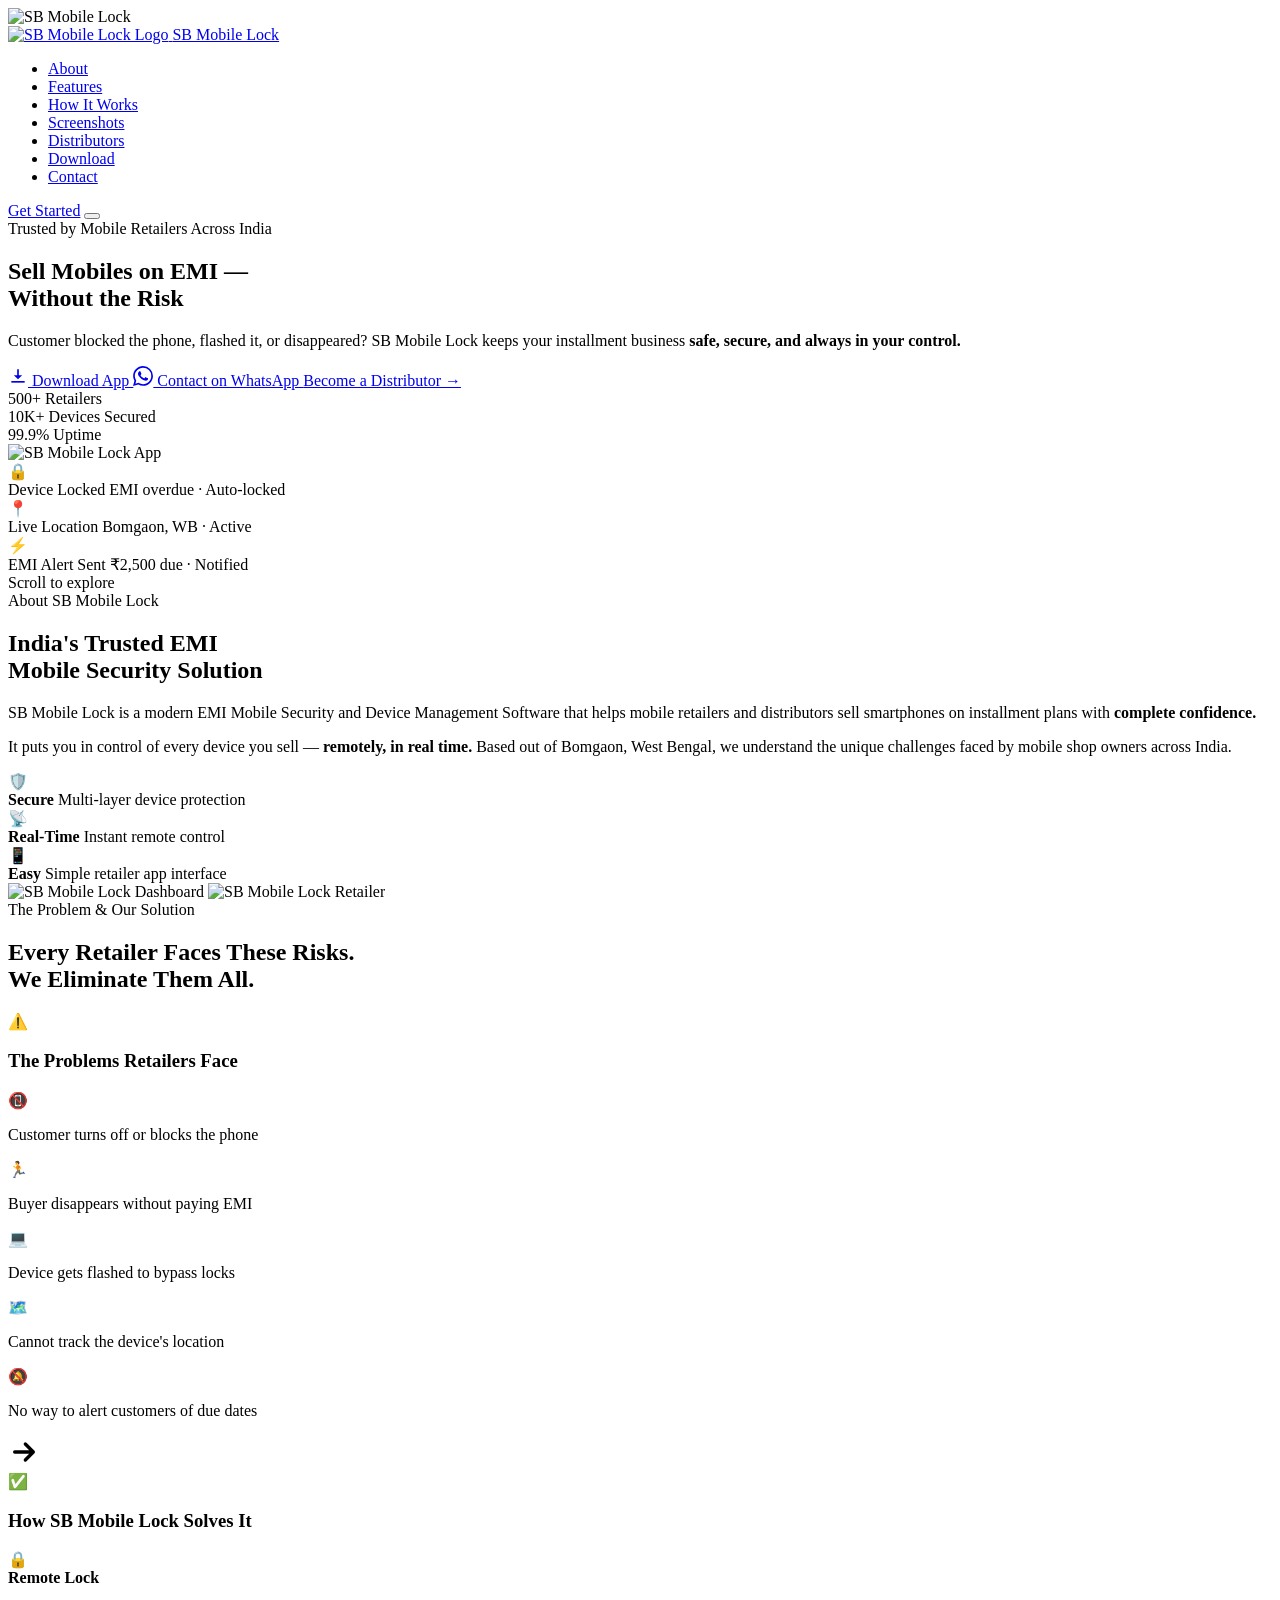
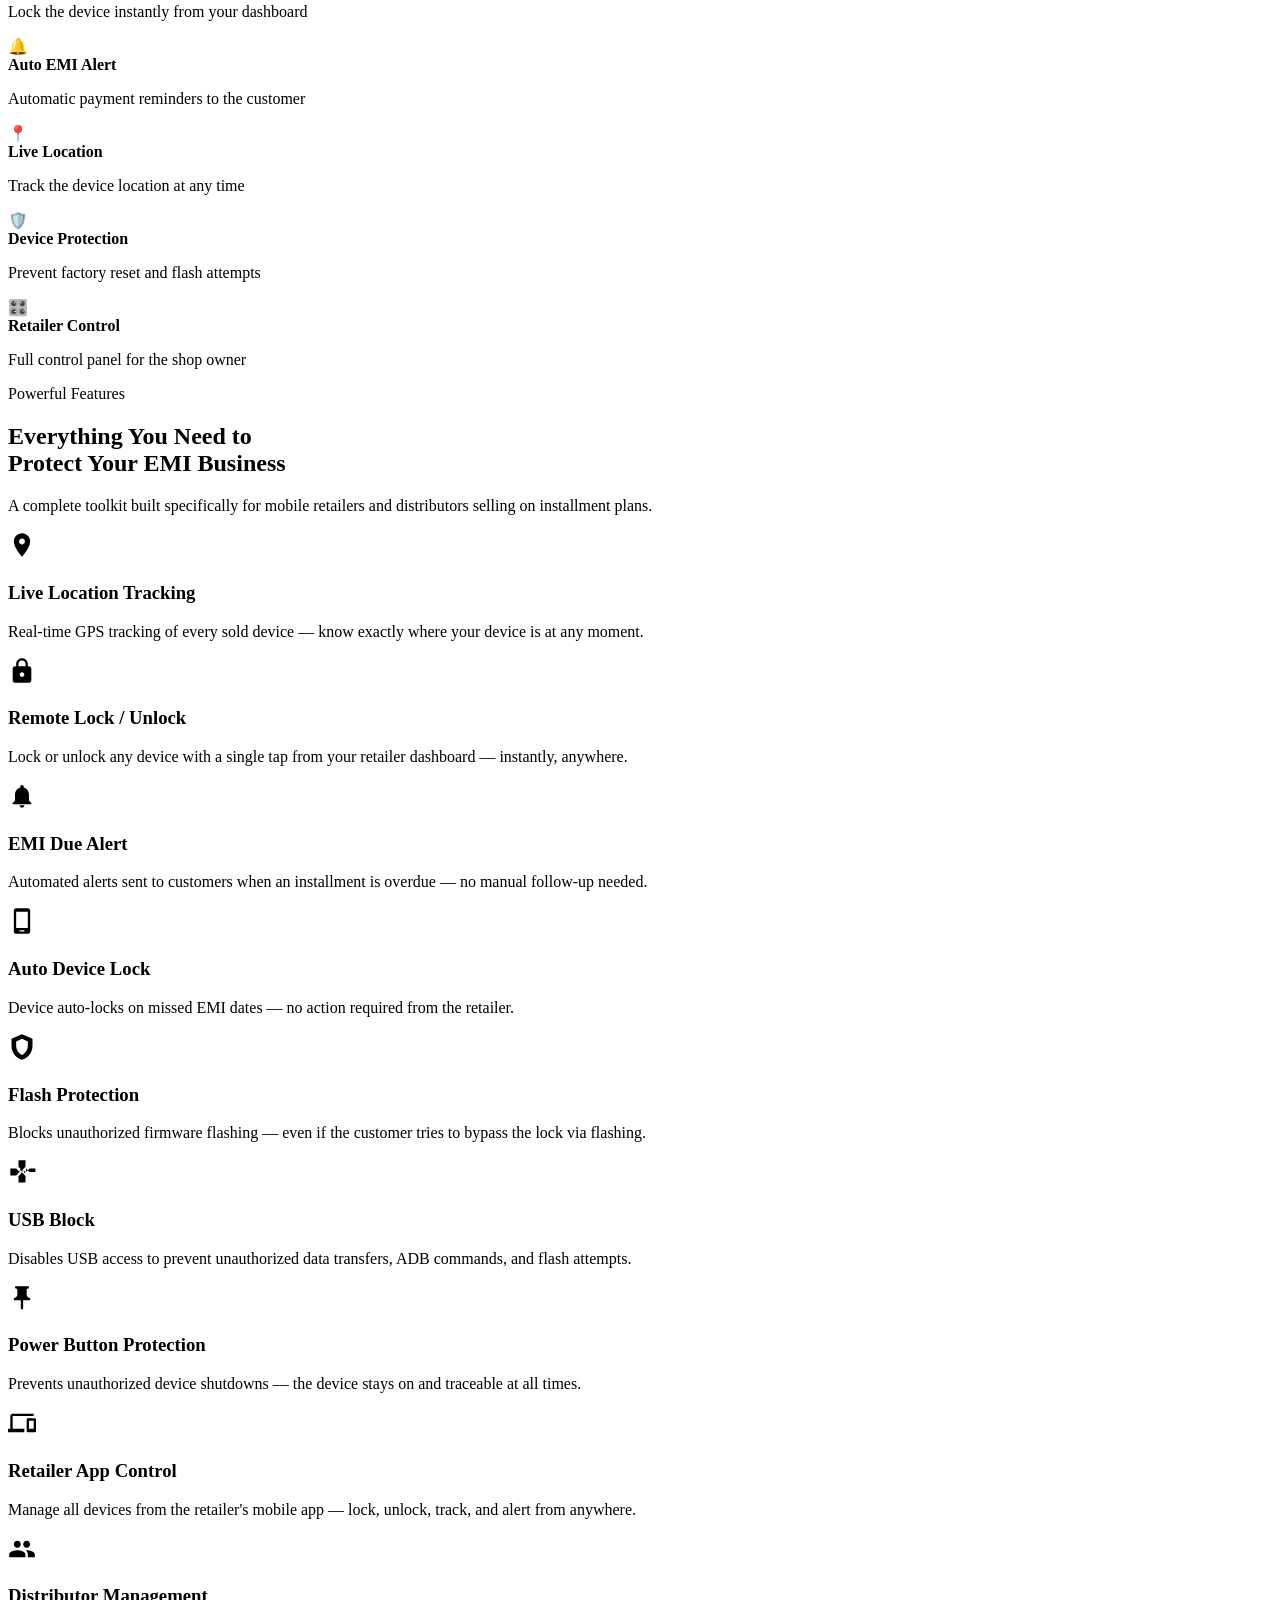
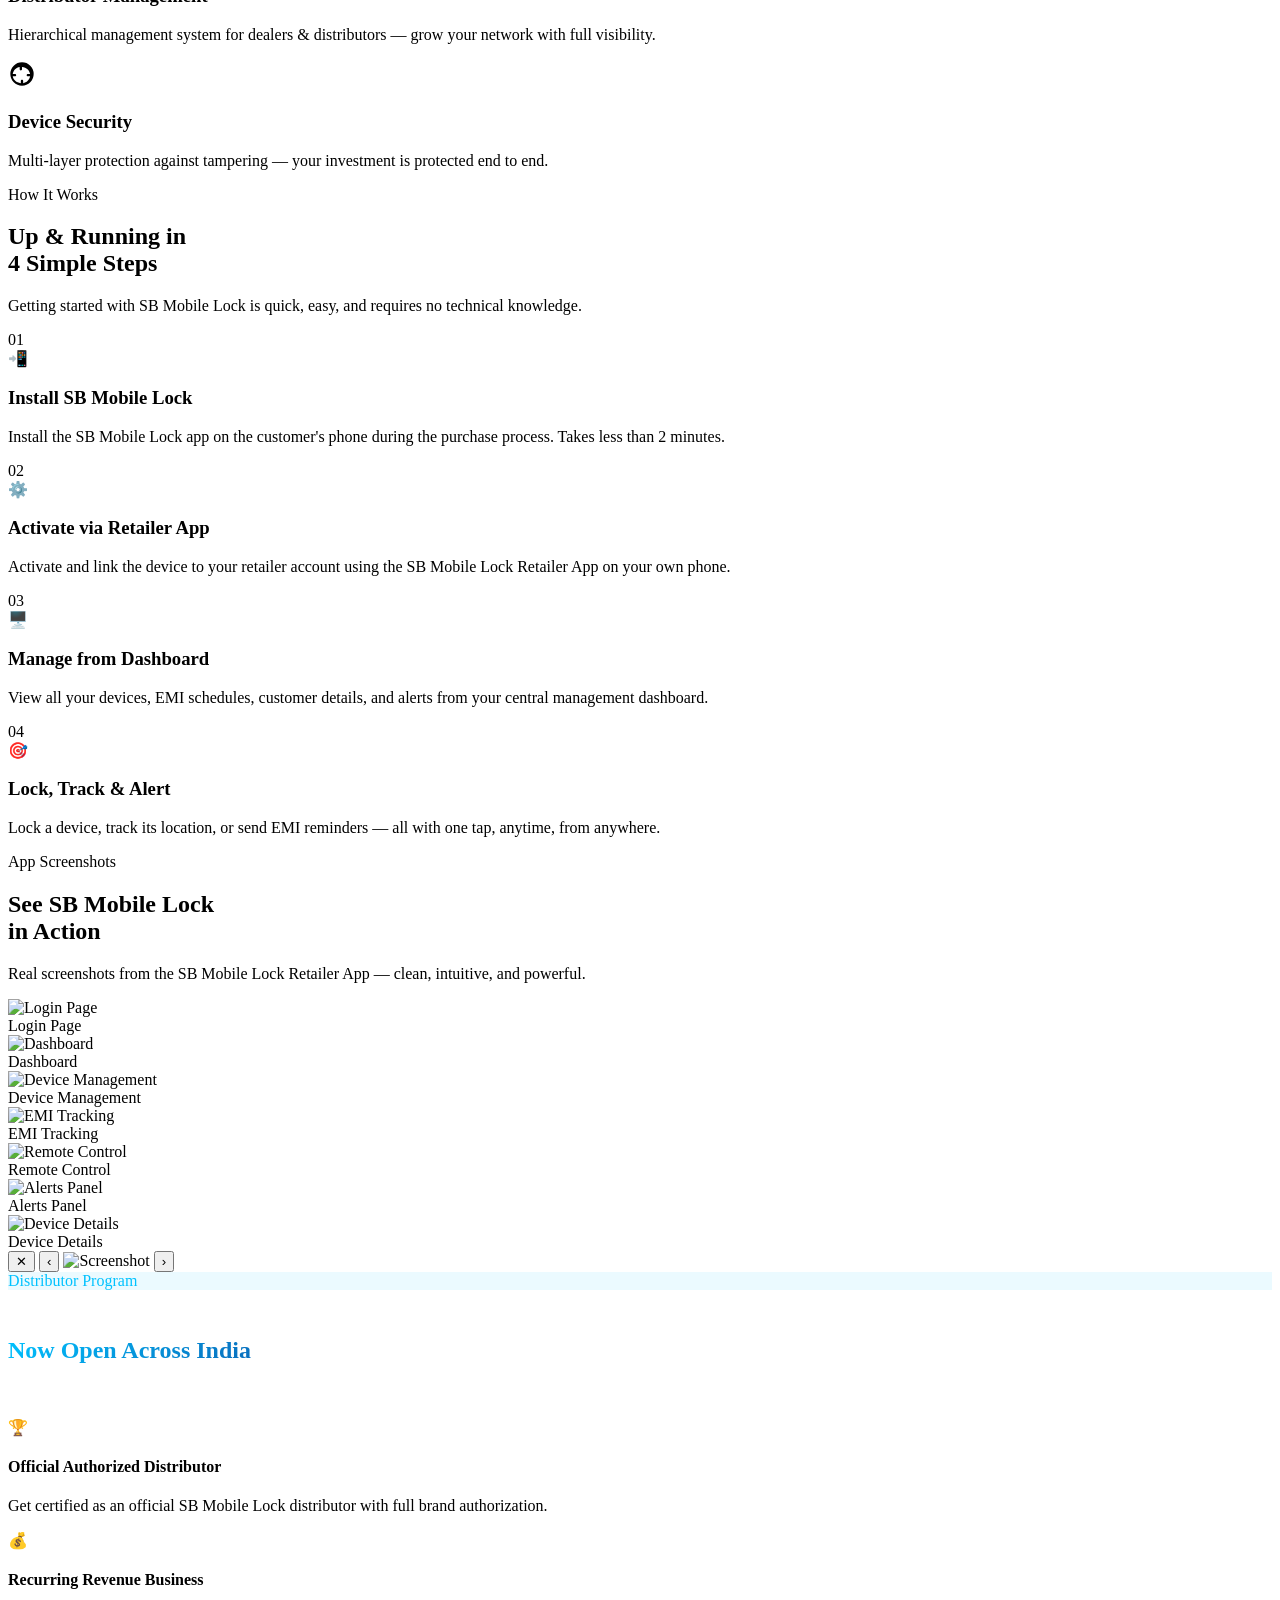
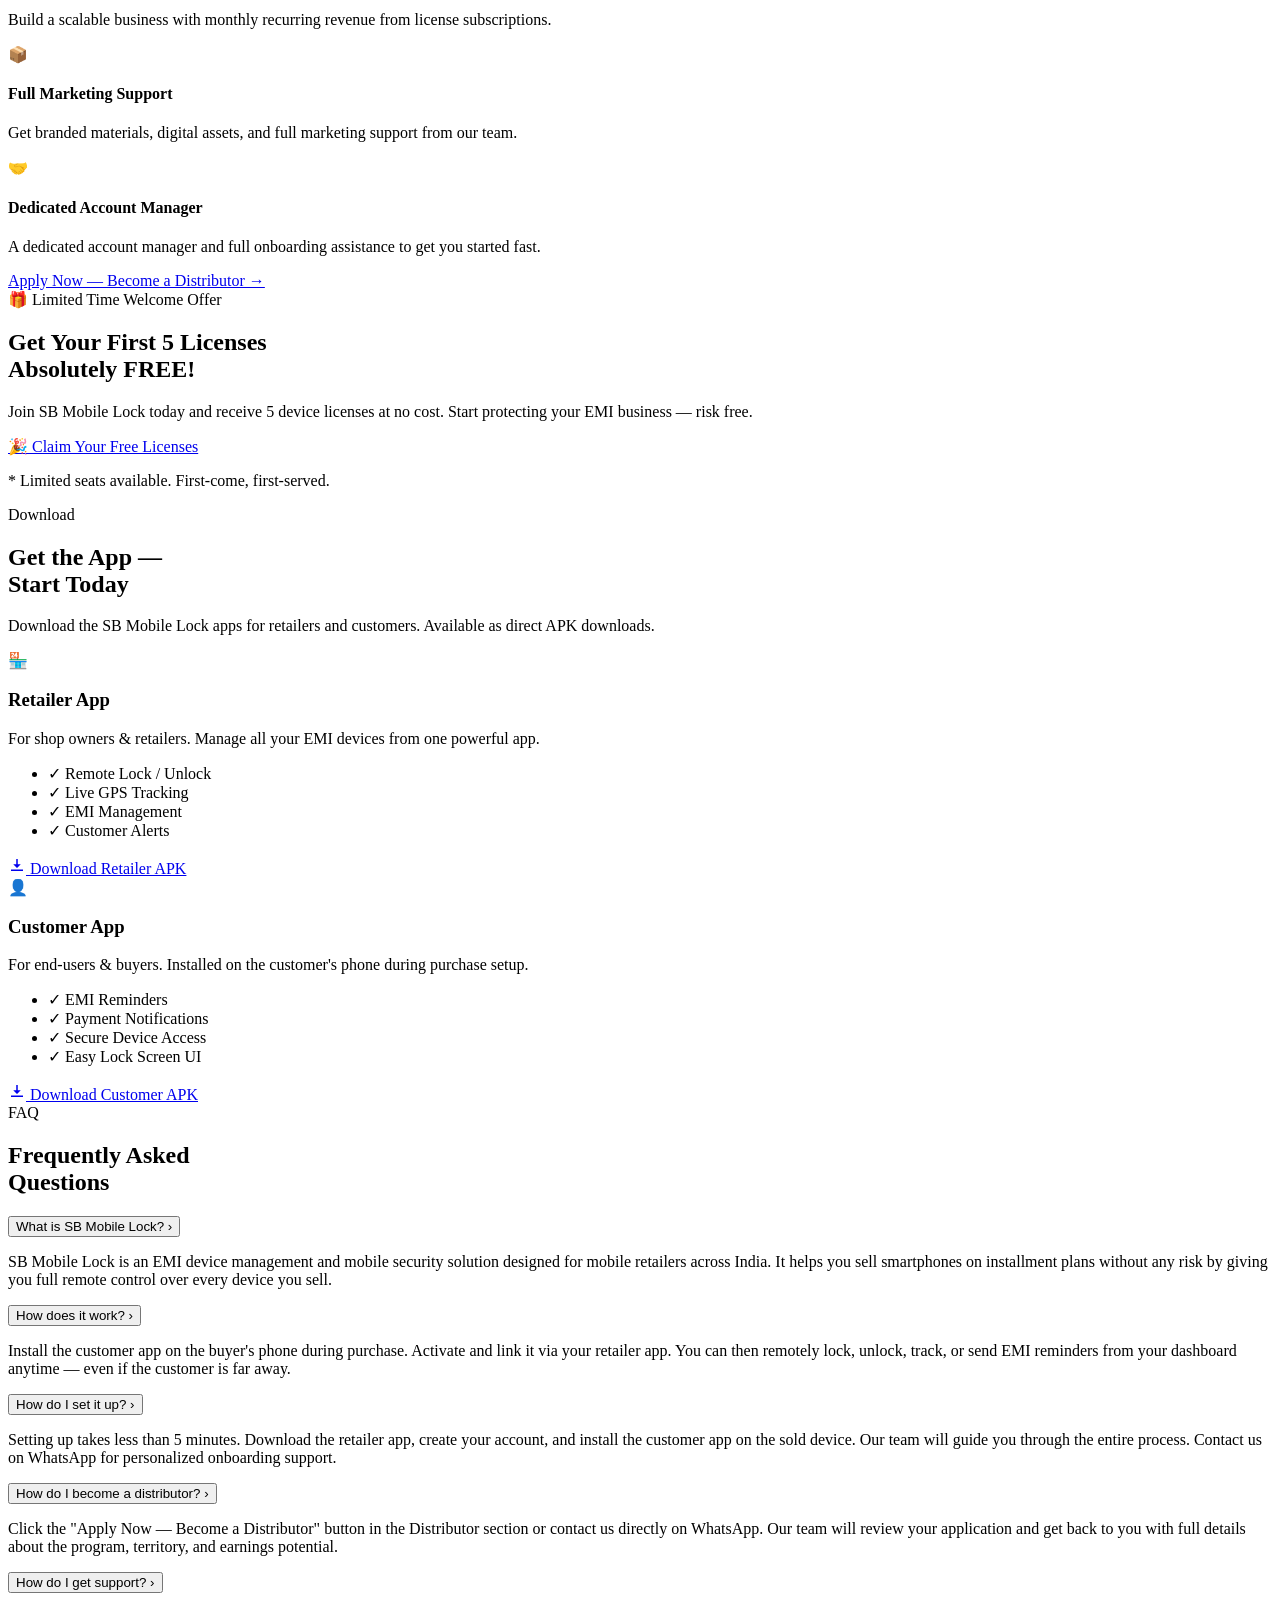
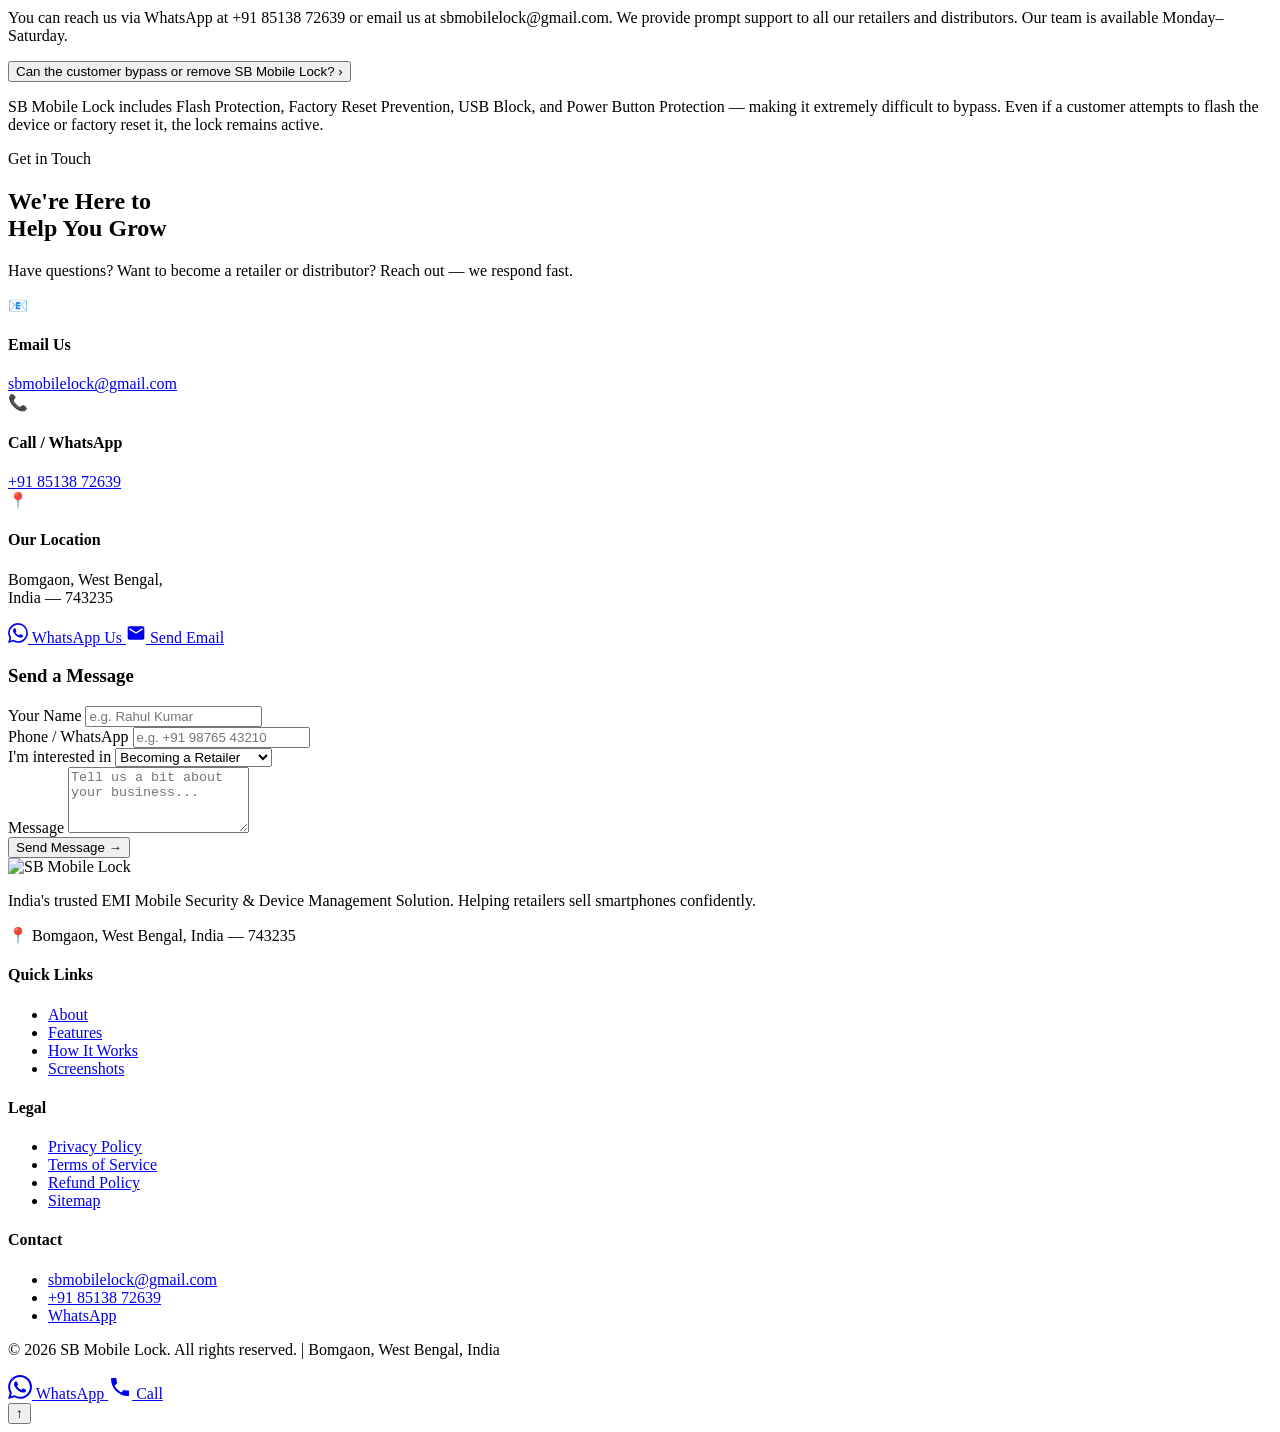
==== F:/sbmobile lock/website/index.html @ e5e7ad15 "?? Add F:/sbmobile lock/website/index.html" ====
﻿<!DOCTYPE html>
<html lang="en">
<head>
  <meta charset="UTF-8" />
  <meta name="viewport" content="width=device-width, initial-scale=1.0" />
  <title>SB Mobile Lock — EMI Device Security & Management Solution</title>
  <meta name="description" content="SB Mobile Lock helps mobile retailers sell smartphones on EMI with complete confidence. Remote lock, GPS tracking, flash protection & more. Based in Bomgaon, West Bengal, India." />
  <meta name="keywords" content="SB Mobile Lock, EMI mobile security, device management, retailer app, mobile lock software, India" />
  <meta property="og:title" content="SB Mobile Lock — EMI Device Security Solution" />
  <meta property="og:description" content="Sell mobiles on EMI without the risk. Lock, track & manage every device remotely." />
  <meta property="og:type" content="website" />
  <meta property="og:url" content="https://sbmobilelock.in/" />
  <meta property="og:image" content="https://sbmobilelock.in/assets/og-image.jpg" />
  <meta name="twitter:card" content="summary_large_image" />
  <meta name="twitter:title" content="SB Mobile Lock — EMI Device Security Solution" />
  <meta name="twitter:description" content="Sell mobiles on EMI without the risk. Lock, track & manage every device remotely." />
  <link rel="canonical" href="https://sbmobilelock.in/" />

  <!-- JSON-LD Structured Data -->
  <script type="application/ld+json">
  {
    "@context": "https://schema.org",
    "@type": "SoftwareApplication",
    "name": "SB Mobile Lock",
    "applicationCategory": "BusinessApplication",
    "operatingSystem": "Android",
    "description": "EMI Mobile Security & Device Management Solution for mobile retailers and distributors in India.",
    "url": "https://sbmobilelock.in",
    "offers": {
      "@type": "Offer",
      "price": "0",
      "priceCurrency": "INR"
    },
    "publisher": {
      "@type": "Organization",
      "name": "SB Mobile Lock",
      "email": "sbmobilelock@gmail.com",
      "telephone": "+918513872639",
      "address": {
        "@type": "PostalAddress",
        "streetAddress": "Bomgaon",
        "addressLocality": "Bomgaon",
        "addressRegion": "West Bengal",
        "postalCode": "743235",
        "addressCountry": "IN"
      }
    }
  }
  </script>

  <!-- Google Fonts -->
  <link rel="preconnect" href="https://fonts.googleapis.com" />
  <link rel="preconnect" href="https://fonts.gstatic.com" crossorigin />
  <link href="https://fonts.googleapis.com/css2?family=Inter:wght@300;400;500;600;700;800;900&family=Outfit:wght@300;400;500;600;700;800;900&display=swap" rel="stylesheet" />

  <!-- Stylesheet -->
  <link rel="stylesheet" href="css/style.css" />
</head>
<body>

  <!-- ========== PRELOADER ========== -->
  <div id="preloader">
    <div class="preloader-inner">
      <div class="preloader-logo">
        <img src="../logo.png" alt="SB Mobile Lock" />
      </div>
      <div class="preloader-bar"><div class="preloader-fill"></div></div>
    </div>
  </div>

  <!-- ========== NAVBAR ========== -->
  <nav id="navbar" class="navbar">
    <div class="container nav-container">
      <a href="#hero" class="nav-logo">
        <img src="../logo.png" alt="SB Mobile Lock Logo" class="nav-logo-img" />
        <span class="nav-logo-text">SB Mobile Lock</span>
      </a>
      <ul class="nav-links" id="nav-links">
        <li><a href="#about" class="nav-link">About</a></li>
        <li><a href="#features" class="nav-link">Features</a></li>
        <li><a href="#how-it-works" class="nav-link">How It Works</a></li>
        <li><a href="#screenshots" class="nav-link">Screenshots</a></li>
        <li><a href="#distributor" class="nav-link">Distributors</a></li>
        <li><a href="#download" class="nav-link">Download</a></li>
        <li><a href="#contact" class="nav-link">Contact</a></li>
      </ul>
      <a href="#contact" class="btn btn-primary nav-cta" id="nav-cta">Get Started</a>
      <button class="hamburger" id="hamburger" aria-label="Open menu">
        <span></span><span></span><span></span>
      </button>
    </div>
  </nav>

  <!-- ========== HERO ========== -->
  <section id="hero" class="hero">
    <div class="hero-particles" id="hero-particles"></div>
    <div class="hero-glow hero-glow-1"></div>
    <div class="hero-glow hero-glow-2"></div>
    <div class="container hero-container">
      <div class="hero-content">
        <div class="hero-badge reveal">
          <span class="badge-dot"></span>
          <span>Trusted by Mobile Retailers Across India</span>
        </div>
        <h1 class="hero-headline reveal reveal-delay-1">
          Sell Mobiles on EMI —<br />
          <span class="gradient-text">Without the Risk</span>
        </h1>
        <p class="hero-sub reveal reveal-delay-2">
          Customer blocked the phone, flashed it, or disappeared? SB Mobile Lock keeps your installment business <strong>safe, secure, and always in your control.</strong>
        </p>
        <div class="hero-actions reveal reveal-delay-3">
          <a href="#download" class="btn btn-primary btn-lg" id="hero-download-btn">
            <svg width="20" height="20" viewBox="0 0 24 24" fill="none"><path d="M12 16L7 11h4V4h2v7h4l-5 5z" fill="currentColor"/><path d="M20 18H4v2h16v-2z" fill="currentColor"/></svg>
            Download App
          </a>
          <a href="https://wa.me/918513872639" target="_blank" class="btn btn-outline btn-lg" id="hero-whatsapp-btn">
            <svg width="20" height="20" viewBox="0 0 24 24" fill="currentColor"><path d="M17.472 14.382c-.297-.149-1.758-.867-2.03-.967-.273-.099-.471-.148-.67.15-.197.297-.767.966-.94 1.164-.173.199-.347.223-.644.075-.297-.15-1.255-.463-2.39-1.475-.883-.788-1.48-1.761-1.653-2.059-.173-.297-.018-.458.13-.606.134-.133.298-.347.446-.52.149-.174.198-.298.298-.497.099-.198.05-.371-.025-.52-.075-.149-.669-1.612-.916-2.207-.242-.579-.487-.5-.669-.51-.173-.008-.371-.01-.57-.01-.198 0-.52.074-.792.372-.272.297-1.04 1.016-1.04 2.479 0 1.462 1.065 2.875 1.213 3.074.149.198 2.096 3.2 5.077 4.487.709.306 1.262.489 1.694.625.712.227 1.36.195 1.871.118.571-.085 1.758-.719 2.006-1.413.248-.694.248-1.289.173-1.413-.074-.124-.272-.198-.57-.347m-5.421 7.403h-.004a9.87 9.87 0 01-5.031-1.378l-.361-.214-3.741.982.998-3.648-.235-.374a9.86 9.86 0 01-1.51-5.26c.001-5.45 4.436-9.884 9.888-9.884 2.64 0 5.122 1.03 6.988 2.898a9.825 9.825 0 012.893 6.994c-.003 5.45-4.437 9.884-9.885 9.884m8.413-18.297A11.815 11.815 0 0012.05 0C5.495 0 .16 5.335.157 11.892c0 2.096.547 4.142 1.588 5.945L.057 24l6.305-1.654a11.882 11.882 0 005.683 1.448h.005c6.554 0 11.89-5.335 11.893-11.893a11.821 11.821 0 00-3.48-8.413Z"/></svg>
            Contact on WhatsApp
          </a>
          <a href="#distributor" class="btn btn-ghost btn-lg" id="hero-distributor-btn">Become a Distributor →</a>
        </div>
        <div class="hero-stats reveal reveal-delay-4">
          <div class="stat-item">
            <span class="stat-num">500+</span>
            <span class="stat-label">Retailers</span>
          </div>
          <div class="stat-divider"></div>
          <div class="stat-item">
            <span class="stat-num">10K+</span>
            <span class="stat-label">Devices Secured</span>
          </div>
          <div class="stat-divider"></div>
          <div class="stat-item">
            <span class="stat-num">99.9%</span>
            <span class="stat-label">Uptime</span>
          </div>
        </div>
      </div>
      <div class="hero-visual reveal reveal-delay-2">
        <div class="phone-mockup-wrap">
          <div class="phone-glow-ring"></div>
          <div class="phone-mockup">
            <div class="phone-screen">
              <img src="../app screen/login page.jpg" alt="SB Mobile Lock App" class="phone-screenshot" id="hero-screen-img" />
            </div>
          </div>
          <div class="floating-card card-lock">
            <div class="fc-icon">🔒</div>
            <div class="fc-text">
              <span class="fc-title">Device Locked</span>
              <span class="fc-sub">EMI overdue · Auto-locked</span>
            </div>
          </div>
          <div class="floating-card card-track">
            <div class="fc-icon">📍</div>
            <div class="fc-text">
              <span class="fc-title">Live Location</span>
              <span class="fc-sub">Bomgaon, WB · Active</span>
            </div>
          </div>
          <div class="floating-card card-alert">
            <div class="fc-icon">⚡</div>
            <div class="fc-text">
              <span class="fc-title">EMI Alert Sent</span>
              <span class="fc-sub">₹2,500 due · Notified</span>
            </div>
          </div>
        </div>
      </div>
    </div>
    <div class="hero-scroll-hint">
      <span>Scroll to explore</span>
      <div class="scroll-dot"></div>
    </div>
  </section>

  <!-- ========== ABOUT ========== -->
  <section id="about" class="section about-section">
    <div class="container">
      <div class="about-grid">
        <div class="about-content reveal">
          <div class="section-tag">About SB Mobile Lock</div>
          <h2 class="section-title">India's Trusted EMI<br /><span class="gradient-text">Mobile Security Solution</span></h2>
          <p class="about-desc">SB Mobile Lock is a modern EMI Mobile Security and Device Management Software that helps mobile retailers and distributors sell smartphones on installment plans with <strong>complete confidence.</strong></p>
          <p class="about-desc">It puts you in control of every device you sell — <strong>remotely, in real time.</strong> Based out of Bomgaon, West Bengal, we understand the unique challenges faced by mobile shop owners across India.</p>
          <div class="about-pillars">
            <div class="pillar">
              <div class="pillar-icon">🛡️</div>
              <div>
                <strong>Secure</strong>
                <span>Multi-layer device protection</span>
              </div>
            </div>
            <div class="pillar">
              <div class="pillar-icon">📡</div>
              <div>
                <strong>Real-Time</strong>
                <span>Instant remote control</span>
              </div>
            </div>
            <div class="pillar">
              <div class="pillar-icon">📱</div>
              <div>
                <strong>Easy</strong>
                <span>Simple retailer app interface</span>
              </div>
            </div>
          </div>
        </div>
        <div class="about-screens reveal reveal-delay-1">
          <div class="screen-stack">
            <img src="../app screen/Screenshot_20260916_135655_SB Lock Retailer.jpg" alt="SB Mobile Lock Dashboard" class="screen-img screen-main" />
            <img src="../app screen/Screenshot_20260916_135721_SB Lock Retailer.jpg" alt="SB Mobile Lock Retailer" class="screen-img screen-back" />
          </div>
        </div>
      </div>
    </div>
  </section>

  <!-- ========== PROBLEM & SOLUTION ========== -->
  <section id="problem-solution" class="section ps-section">
    <div class="container">
      <div class="section-header reveal">
        <div class="section-tag">The Problem & Our Solution</div>
        <h2 class="section-title">Every Retailer Faces These Risks.<br /><span class="gradient-text">We Eliminate Them All.</span></h2>
      </div>
      <div class="ps-grid">
        <div class="ps-col reveal">
          <div class="ps-col-header problem-header">
            <span class="ps-col-icon">⚠️</span>
            <h3>The Problems Retailers Face</h3>
          </div>
          <div class="ps-items">
            <div class="ps-item problem-item">
              <span class="ps-item-icon">📵</span>
              <p>Customer turns off or blocks the phone</p>
            </div>
            <div class="ps-item problem-item">
              <span class="ps-item-icon">🏃</span>
              <p>Buyer disappears without paying EMI</p>
            </div>
            <div class="ps-item problem-item">
              <span class="ps-item-icon">💻</span>
              <p>Device gets flashed to bypass locks</p>
            </div>
            <div class="ps-item problem-item">
              <span class="ps-item-icon">🗺️</span>
              <p>Cannot track the device's location</p>
            </div>
            <div class="ps-item problem-item">
              <span class="ps-item-icon">🔕</span>
              <p>No way to alert customers of due dates</p>
            </div>
          </div>
        </div>
        <div class="ps-arrow reveal reveal-delay-1">
          <div class="arrow-circle">
            <svg width="32" height="32" viewBox="0 0 24 24" fill="none"><path d="M5 12h14M13 6l6 6-6 6" stroke="currentColor" stroke-width="2.5" stroke-linecap="round" stroke-linejoin="round"/></svg>
          </div>
        </div>
        <div class="ps-col reveal reveal-delay-2">
          <div class="ps-col-header solution-header">
            <span class="ps-col-icon">✅</span>
            <h3>How SB Mobile Lock Solves It</h3>
          </div>
          <div class="ps-items">
            <div class="ps-item solution-item">
              <span class="ps-item-icon">🔒</span>
              <div>
                <strong>Remote Lock</strong>
                <p>Lock the device instantly from your dashboard</p>
              </div>
            </div>
            <div class="ps-item solution-item">
              <span class="ps-item-icon">🔔</span>
              <div>
                <strong>Auto EMI Alert</strong>
                <p>Automatic payment reminders to the customer</p>
              </div>
            </div>
            <div class="ps-item solution-item">
              <span class="ps-item-icon">📍</span>
              <div>
                <strong>Live Location</strong>
                <p>Track the device location at any time</p>
              </div>
            </div>
            <div class="ps-item solution-item">
              <span class="ps-item-icon">🛡️</span>
              <div>
                <strong>Device Protection</strong>
                <p>Prevent factory reset and flash attempts</p>
              </div>
            </div>
            <div class="ps-item solution-item">
              <span class="ps-item-icon">🎛️</span>
              <div>
                <strong>Retailer Control</strong>
                <p>Full control panel for the shop owner</p>
              </div>
            </div>
          </div>
        </div>
      </div>
    </div>
  </section>

  <!-- ========== FEATURES ========== -->
  <section id="features" class="section features-section">
    <div class="container">
      <div class="section-header reveal">
        <div class="section-tag">Powerful Features</div>
        <h2 class="section-title">Everything You Need to<br /><span class="gradient-text">Protect Your EMI Business</span></h2>
        <p class="section-sub">A complete toolkit built specifically for mobile retailers and distributors selling on installment plans.</p>
      </div>
      <div class="features-grid">
        <div class="feature-card reveal" data-delay="0">
          <div class="fc-icon-wrap" style="--icon-color: #00C2FF;">
            <svg width="28" height="28" viewBox="0 0 24 24" fill="none"><path d="M12 2C8.13 2 5 5.13 5 9c0 5.25 7 13 7 13s7-7.75 7-13c0-3.87-3.13-7-7-7zm0 9.5c-1.38 0-2.5-1.12-2.5-2.5s1.12-2.5 2.5-2.5 2.5 1.12 2.5 2.5-1.12 2.5-2.5 2.5z" fill="currentColor"/></svg>
          </div>
          <h3>Live Location Tracking</h3>
          <p>Real-time GPS tracking of every sold device — know exactly where your device is at any moment.</p>
        </div>
        <div class="feature-card reveal" data-delay="1">
          <div class="fc-icon-wrap" style="--icon-color: #0A6EBD;">
            <svg width="28" height="28" viewBox="0 0 24 24" fill="none"><path d="M18 8h-1V6c0-2.76-2.24-5-5-5S7 3.24 7 6v2H6c-1.1 0-2 .9-2 2v10c0 1.1.9 2 2 2h12c1.1 0 2-.9 2-2V10c0-1.1-.9-2-2-2zm-6 9c-1.1 0-2-.9-2-2s.9-2 2-2 2 .9 2 2-.9 2-2 2zm3.1-9H8.9V6c0-1.71 1.39-3.1 3.1-3.1 1.71 0 3.1 1.39 3.1 3.1v2z" fill="currentColor"/></svg>
          </div>
          <h3>Remote Lock / Unlock</h3>
          <p>Lock or unlock any device with a single tap from your retailer dashboard — instantly, anywhere.</p>
        </div>
        <div class="feature-card reveal" data-delay="2">
          <div class="fc-icon-wrap" style="--icon-color: #F59E0B;">
            <svg width="28" height="28" viewBox="0 0 24 24" fill="none"><path d="M12 22c1.1 0 2-.9 2-2h-4c0 1.1.9 2 2 2zm6-6v-5c0-3.07-1.63-5.64-4.5-6.32V4c0-.83-.67-1.5-1.5-1.5s-1.5.67-1.5 1.5v.68C7.64 5.36 6 7.92 6 11v5l-2 2v1h16v-1l-2-2z" fill="currentColor"/></svg>
          </div>
          <h3>EMI Due Alert</h3>
          <p>Automated alerts sent to customers when an installment is overdue — no manual follow-up needed.</p>
        </div>
        <div class="feature-card reveal" data-delay="3">
          <div class="fc-icon-wrap" style="--icon-color: #EF4444;">
            <svg width="28" height="28" viewBox="0 0 24 24" fill="none"><path d="M17 1H7C5.9 1 5 1.9 5 3v18c0 1.1.9 2 2 2h10c1.1 0 2-.9 2-2V3c0-1.1-.9-2-2-2zm0 17H7V4h10v14zm-3 3H10v-1h4v1z" fill="currentColor"/></svg>
          </div>
          <h3>Auto Device Lock</h3>
          <p>Device auto-locks on missed EMI dates — no action required from the retailer.</p>
        </div>
        <div class="feature-card reveal" data-delay="4">
          <div class="fc-icon-wrap" style="--icon-color: #8B5CF6;">
            <svg width="28" height="28" viewBox="0 0 24 24" fill="none"><path d="M12 1L3 5v6c0 5.55 3.84 10.74 9 12 5.16-1.26 9-6.45 9-12V5l-9-4zm0 4l5 2.18V11c0 3.5-2.33 6.79-5 7.93C9.33 17.79 7 14.5 7 11V7.18L12 5z" fill="currentColor"/></svg>
          </div>
          <h3>Flash Protection</h3>
          <p>Blocks unauthorized firmware flashing — even if the customer tries to bypass the lock via flashing.</p>
        </div>
        <div class="feature-card reveal" data-delay="5">
          <div class="fc-icon-wrap" style="--icon-color: #10B981;">
            <svg width="28" height="28" viewBox="0 0 24 24" fill="none"><path d="M15 7.5V2H9v5.5l3 3 3-3zM7 9H2v6h5l3-3-3-3zm2 6.5V21h6v-5.5l-3-3-3 3zm6.5-6.5l3 3h5V9h-5l-3 3zm-3 1.5l-1.5-1.5L9.5 12 11 10.5 12.5 12 11 13.5zm1.5 0L12 12l1.5-1.5L15 12l-1.5 1.5z" fill="currentColor"/></svg>
          </div>
          <h3>USB Block</h3>
          <p>Disables USB access to prevent unauthorized data transfers, ADB commands, and flash attempts.</p>
        </div>
        <div class="feature-card reveal" data-delay="6">
          <div class="fc-icon-wrap" style="--icon-color: #F97316;">
            <svg width="28" height="28" viewBox="0 0 24 24" fill="none"><path d="M16 9V4h1c.55 0 1-.45 1-1s-.45-1-1-1H7c-.55 0-1 .45-1 1s.45 1 1 1h1v5c0 1.66-1.34 3-3 3v2h5.97v7l1 1 1-1v-7H19v-2c-1.66 0-3-1.34-3-3z" fill="currentColor"/></svg>
          </div>
          <h3>Power Button Protection</h3>
          <p>Prevents unauthorized device shutdowns — the device stays on and traceable at all times.</p>
        </div>
        <div class="feature-card reveal" data-delay="7">
          <div class="fc-icon-wrap" style="--icon-color: #06B6D4;">
            <svg width="28" height="28" viewBox="0 0 24 24" fill="none"><path d="M4 6h18V4H4c-1.1 0-2 .9-2 2v11H0v3h14v-3H4V6zm19 2h-6c-.55 0-1 .45-1 1v10c0 .55.45 1 1 1h6c.55 0 1-.45 1-1V9c0-.55-.45-1-1-1zm-1 9h-4v-7h4v7z" fill="currentColor"/></svg>
          </div>
          <h3>Retailer App Control</h3>
          <p>Manage all devices from the retailer's mobile app — lock, unlock, track, and alert from anywhere.</p>
        </div>
        <div class="feature-card reveal" data-delay="8">
          <div class="fc-icon-wrap" style="--icon-color: #EC4899;">
            <svg width="28" height="28" viewBox="0 0 24 24" fill="none"><path d="M16 11c1.66 0 2.99-1.34 2.99-3S17.66 5 16 5c-1.66 0-3 1.34-3 3s1.34 3 3 3zm-8 0c1.66 0 2.99-1.34 2.99-3S9.66 5 8 5C6.34 5 5 6.34 5 8s1.34 3 3 3zm0 2c-2.33 0-7 1.17-7 3.5V19h14v-2.5c0-2.33-4.67-3.5-7-3.5zm8 0c-.29 0-.62.02-.97.05 1.16.84 1.97 1.97 1.97 3.45V19h6v-2.5c0-2.33-4.67-3.5-7-3.5z" fill="currentColor"/></svg>
          </div>
          <h3>Distributor Management</h3>
          <p>Hierarchical management system for dealers & distributors — grow your network with full visibility.</p>
        </div>
        <div class="feature-card reveal" data-delay="9">
          <div class="fc-icon-wrap" style="--icon-color: #00C2FF;">
            <svg width="28" height="28" viewBox="0 0 24 24" fill="none"><path d="M12 2a10 10 0 100 20A10 10 0 0012 2zm1 17.93V18c0-.55-.45-1-1-1s-1 .45-1 1v1.93C7.06 19.48 4.52 16.94 4.07 14H6c.55 0 1-.45 1-1s-.45-1-1-1H4.07C4.52 9.06 7.06 6.52 10 6.07V8c0 .55.45 1 1 1s1-.45 1-1V6.07C15.94 6.52 18.48 9.06 18.93 12H17c-.55 0-1 .45-1 1s.45 1 1 1h1.93c-.45 2.94-2.99 5.48-5.93 5.93z" fill="currentColor"/></svg>
          </div>
          <h3>Device Security</h3>
          <p>Multi-layer protection against tampering — your investment is protected end to end.</p>
        </div>
      </div>
    </div>
  </section>

  <!-- ========== HOW IT WORKS ========== -->
  <section id="how-it-works" class="section hiw-section">
    <div class="container">
      <div class="section-header reveal">
        <div class="section-tag">How It Works</div>
        <h2 class="section-title">Up & Running in<br /><span class="gradient-text">4 Simple Steps</span></h2>
        <p class="section-sub">Getting started with SB Mobile Lock is quick, easy, and requires no technical knowledge.</p>
      </div>
      <div class="hiw-timeline">
        <div class="hiw-step reveal" data-delay="0">
          <div class="step-num">01</div>
          <div class="step-connector"></div>
          <div class="step-content">
            <div class="step-icon">📲</div>
            <h3>Install SB Mobile Lock</h3>
            <p>Install the SB Mobile Lock app on the customer's phone during the purchase process. Takes less than 2 minutes.</p>
          </div>
        </div>
        <div class="hiw-step reveal" data-delay="1">
          <div class="step-num">02</div>
          <div class="step-connector"></div>
          <div class="step-content">
            <div class="step-icon">⚙️</div>
            <h3>Activate via Retailer App</h3>
            <p>Activate and link the device to your retailer account using the SB Mobile Lock Retailer App on your own phone.</p>
          </div>
        </div>
        <div class="hiw-step reveal" data-delay="2">
          <div class="step-num">03</div>
          <div class="step-connector"></div>
          <div class="step-content">
            <div class="step-icon">🖥️</div>
            <h3>Manage from Dashboard</h3>
            <p>View all your devices, EMI schedules, customer details, and alerts from your central management dashboard.</p>
          </div>
        </div>
        <div class="hiw-step reveal" data-delay="3">
          <div class="step-num">04</div>
          <div class="step-content">
            <div class="step-icon">🎯</div>
            <h3>Lock, Track & Alert</h3>
            <p>Lock a device, track its location, or send EMI reminders — all with one tap, anytime, from anywhere.</p>
          </div>
        </div>
      </div>
    </div>
  </section>

  <!-- ========== SCREENSHOTS ========== -->
  <section id="screenshots" class="section screenshots-section">
    <div class="container">
      <div class="section-header reveal">
        <div class="section-tag">App Screenshots</div>
        <h2 class="section-title">See SB Mobile Lock<br /><span class="gradient-text">in Action</span></h2>
        <p class="section-sub">Real screenshots from the SB Mobile Lock Retailer App — clean, intuitive, and powerful.</p>
      </div>
      <div class="screenshots-grid reveal">
        <div class="screenshot-thumb" onclick="openLightbox(0)" id="thumb-0">
          <img src="../app screen/login page.jpg" alt="Login Page" loading="lazy" />
          <div class="thumb-overlay"><span>Login Page</span></div>
        </div>
        <div class="screenshot-thumb" onclick="openLightbox(1)" id="thumb-1">
          <img src="../app screen/Screenshot_20260916_135655_SB Lock Retailer.jpg" alt="Dashboard" loading="lazy" />
          <div class="thumb-overlay"><span>Dashboard</span></div>
        </div>
        <div class="screenshot-thumb" onclick="openLightbox(2)" id="thumb-2">
          <img src="../app screen/Screenshot_20260916_135721_SB Lock Retailer.jpg" alt="Device Management" loading="lazy" />
          <div class="thumb-overlay"><span>Device Management</span></div>
        </div>
        <div class="screenshot-thumb" onclick="openLightbox(3)" id="thumb-3">
          <img src="../app screen/Screenshot_20260916_135729_SB Lock Retailer.jpg" alt="EMI Tracking" loading="lazy" />
          <div class="thumb-overlay"><span>EMI Tracking</span></div>
        </div>
        <div class="screenshot-thumb" onclick="openLightbox(4)" id="thumb-4">
          <img src="../app screen/Screenshot_20260916_135739_SB Lock Retailer.jpg" alt="Remote Control" loading="lazy" />
          <div class="thumb-overlay"><span>Remote Control</span></div>
        </div>
        <div class="screenshot-thumb" onclick="openLightbox(5)" id="thumb-5">
          <img src="../app screen/Screenshot_20260916_135745_SB Lock Retailer.jpg" alt="Alerts Panel" loading="lazy" />
          <div class="thumb-overlay"><span>Alerts Panel</span></div>
        </div>
        <div class="screenshot-thumb" onclick="openLightbox(6)" id="thumb-6">
          <img src="../app screen/Screenshot_20260916_135806_SB Lock Retailer.jpg" alt="Device Details" loading="lazy" />
          <div class="thumb-overlay"><span>Device Details</span></div>
        </div>
      </div>
    </div>
    <!-- Lightbox -->
    <div class="lightbox" id="lightbox" onclick="closeLightbox()">
      <button class="lightbox-close" onclick="closeLightbox()" aria-label="Close">✕</button>
      <button class="lightbox-prev" onclick="event.stopPropagation(); changeLightbox(-1)" aria-label="Previous">‹</button>
      <img class="lightbox-img" id="lightbox-img" src="" alt="Screenshot" onclick="event.stopPropagation()" />
      <button class="lightbox-next" onclick="event.stopPropagation(); changeLightbox(1)" aria-label="Next">›</button>
    </div>
  </section>

  <!-- ========== DISTRIBUTOR PROGRAM ========== -->
  <section id="distributor" class="section distributor-section">
    <div class="container">
      <div class="distributor-inner reveal">
        <div class="section-tag" style="color: #00C2FF; border-color: rgba(0,194,255,0.3); background: rgba(0,194,255,0.08);">Distributor Program</div>
        <h2 class="section-title" style="color: #fff;">Distributor Recruitment is<br /><span style="background: linear-gradient(135deg, #00C2FF, #0A6EBD); -webkit-background-clip: text; -webkit-text-fill-color: transparent;">Now Open Across India</span></h2>
        <p class="section-sub" style="color: rgba(255,255,255,0.75);">Join our rapidly growing network of authorized distributors and build a scalable, recurring revenue business.</p>
        <div class="distributor-benefits">
          <div class="benefit-card">
            <div class="benefit-icon">🏆</div>
            <h4>Official Authorized Distributor</h4>
            <p>Get certified as an official SB Mobile Lock distributor with full brand authorization.</p>
          </div>
          <div class="benefit-card">
            <div class="benefit-icon">💰</div>
            <h4>Recurring Revenue Business</h4>
            <p>Build a scalable business with monthly recurring revenue from license subscriptions.</p>
          </div>
          <div class="benefit-card">
            <div class="benefit-icon">📦</div>
            <h4>Full Marketing Support</h4>
            <p>Get branded materials, digital assets, and full marketing support from our team.</p>
          </div>
          <div class="benefit-card">
            <div class="benefit-icon">🤝</div>
            <h4>Dedicated Account Manager</h4>
            <p>A dedicated account manager and full onboarding assistance to get you started fast.</p>
          </div>
        </div>
        <a href="https://wa.me/918513872639?text=Hi%2C%20I%20want%20to%20become%20a%20Distributor%20for%20SB%20Mobile%20Lock" target="_blank" class="btn btn-primary btn-xl" id="distributor-apply-btn">
          Apply Now — Become a Distributor →
        </a>
      </div>
    </div>
  </section>

  <!-- ========== WELCOME OFFER ========== -->
  <section class="section offer-section">
    <div class="container">
      <div class="offer-banner reveal">
        <div class="offer-tag">🎁 Limited Time Welcome Offer</div>
        <h2 class="offer-title">Get Your First <span class="offer-num">5 Licenses</span><br />Absolutely <span class="offer-free">FREE!</span></h2>
        <p class="offer-sub">Join SB Mobile Lock today and receive 5 device licenses at no cost. Start protecting your EMI business — risk free.</p>
        <a href="https://wa.me/918513872639?text=Hi%2C%20I%20want%20to%20claim%20my%205%20FREE%20licenses%20for%20SB%20Mobile%20Lock" target="_blank" class="btn btn-primary btn-xl" id="offer-claim-btn">
          🎉 Claim Your Free Licenses
        </a>
        <p class="offer-note">* Limited seats available. First-come, first-served.</p>
      </div>
    </div>
  </section>

  <!-- ========== DOWNLOAD ========== -->
  <section id="download" class="section download-section">
    <div class="container">
      <div class="section-header reveal">
        <div class="section-tag">Download</div>
        <h2 class="section-title">Get the App —<br /><span class="gradient-text">Start Today</span></h2>
        <p class="section-sub">Download the SB Mobile Lock apps for retailers and customers. Available as direct APK downloads.</p>
      </div>
      <div class="download-grid">
        <div class="download-card reveal">
          <div class="dl-icon">🏪</div>
          <h3>Retailer App</h3>
          <p class="dl-desc">For shop owners & retailers. Manage all your EMI devices from one powerful app.</p>
          <ul class="dl-features">
            <li>✓ Remote Lock / Unlock</li>
            <li>✓ Live GPS Tracking</li>
            <li>✓ EMI Management</li>
            <li>✓ Customer Alerts</li>
          </ul>
          <a href="https://wa.me/918513872639?text=Hi%2C%20I%20want%20to%20download%20the%20SB%20Mobile%20Lock%20Retailer%20App" target="_blank" class="btn btn-primary" id="retailer-download-btn">
            <svg width="18" height="18" viewBox="0 0 24 24" fill="none"><path d="M12 16L7 11h4V4h2v7h4l-5 5z" fill="currentColor"/><path d="M20 18H4v2h16v-2z" fill="currentColor"/></svg>
            Download Retailer APK
          </a>
        </div>
        <div class="download-card reveal reveal-delay-1">
          <div class="dl-icon">👤</div>
          <h3>Customer App</h3>
          <p class="dl-desc">For end-users & buyers. Installed on the customer's phone during purchase setup.</p>
          <ul class="dl-features">
            <li>✓ EMI Reminders</li>
            <li>✓ Payment Notifications</li>
            <li>✓ Secure Device Access</li>
            <li>✓ Easy Lock Screen UI</li>
          </ul>
          <a href="https://wa.me/918513872639?text=Hi%2C%20I%20want%20to%20download%20the%20SB%20Mobile%20Lock%20Customer%20App" target="_blank" class="btn btn-outline" id="customer-download-btn">
            <svg width="18" height="18" viewBox="0 0 24 24" fill="none"><path d="M12 16L7 11h4V4h2v7h4l-5 5z" fill="currentColor"/><path d="M20 18H4v2h16v-2z" fill="currentColor"/></svg>
            Download Customer APK
          </a>
        </div>
      </div>
    </div>
  </section>

  <!-- ========== FAQ ========== -->
  <section id="faq" class="section faq-section">
    <div class="container">
      <div class="section-header reveal">
        <div class="section-tag">FAQ</div>
        <h2 class="section-title">Frequently Asked<br /><span class="gradient-text">Questions</span></h2>
      </div>
      <div class="faq-list reveal">
        <div class="faq-item" id="faq-1">
          <button class="faq-question" onclick="toggleFaq('faq-1')" id="faq-btn-1">
            <span>What is SB Mobile Lock?</span>
            <span class="faq-arrow">›</span>
          </button>
          <div class="faq-answer">
            <p>SB Mobile Lock is an EMI device management and mobile security solution designed for mobile retailers across India. It helps you sell smartphones on installment plans without any risk by giving you full remote control over every device you sell.</p>
          </div>
        </div>
        <div class="faq-item" id="faq-2">
          <button class="faq-question" onclick="toggleFaq('faq-2')" id="faq-btn-2">
            <span>How does it work?</span>
            <span class="faq-arrow">›</span>
          </button>
          <div class="faq-answer">
            <p>Install the customer app on the buyer's phone during purchase. Activate and link it via your retailer app. You can then remotely lock, unlock, track, or send EMI reminders from your dashboard anytime — even if the customer is far away.</p>
          </div>
        </div>
        <div class="faq-item" id="faq-3">
          <button class="faq-question" onclick="toggleFaq('faq-3')" id="faq-btn-3">
            <span>How do I set it up?</span>
            <span class="faq-arrow">›</span>
          </button>
          <div class="faq-answer">
            <p>Setting up takes less than 5 minutes. Download the retailer app, create your account, and install the customer app on the sold device. Our team will guide you through the entire process. Contact us on WhatsApp for personalized onboarding support.</p>
          </div>
        </div>
        <div class="faq-item" id="faq-4">
          <button class="faq-question" onclick="toggleFaq('faq-4')" id="faq-btn-4">
            <span>How do I become a distributor?</span>
            <span class="faq-arrow">›</span>
          </button>
          <div class="faq-answer">
            <p>Click the "Apply Now — Become a Distributor" button in the Distributor section or contact us directly on WhatsApp. Our team will review your application and get back to you with full details about the program, territory, and earnings potential.</p>
          </div>
        </div>
        <div class="faq-item" id="faq-5">
          <button class="faq-question" onclick="toggleFaq('faq-5')" id="faq-btn-5">
            <span>How do I get support?</span>
            <span class="faq-arrow">›</span>
          </button>
          <div class="faq-answer">
            <p>You can reach us via WhatsApp at +91 85138 72639 or email us at sbmobilelock@gmail.com. We provide prompt support to all our retailers and distributors. Our team is available Monday–Saturday.</p>
          </div>
        </div>
        <div class="faq-item" id="faq-6">
          <button class="faq-question" onclick="toggleFaq('faq-6')" id="faq-btn-6">
            <span>Can the customer bypass or remove SB Mobile Lock?</span>
            <span class="faq-arrow">›</span>
          </button>
          <div class="faq-answer">
            <p>SB Mobile Lock includes Flash Protection, Factory Reset Prevention, USB Block, and Power Button Protection — making it extremely difficult to bypass. Even if a customer attempts to flash the device or factory reset it, the lock remains active.</p>
          </div>
        </div>
      </div>
    </div>
  </section>

  <!-- ========== CONTACT ========== -->
  <section id="contact" class="section contact-section">
    <div class="container">
      <div class="section-header reveal">
        <div class="section-tag">Get in Touch</div>
        <h2 class="section-title">We're Here to<br /><span class="gradient-text">Help You Grow</span></h2>
        <p class="section-sub">Have questions? Want to become a retailer or distributor? Reach out — we respond fast.</p>
      </div>
      <div class="contact-grid">
        <div class="contact-info reveal">
          <div class="contact-card">
            <div class="contact-icon">📧</div>
            <div>
              <h4>Email Us</h4>
              <a href="mailto:sbmobilelock@gmail.com" id="contact-email-link">sbmobilelock@gmail.com</a>
            </div>
          </div>
          <div class="contact-card">
            <div class="contact-icon">📞</div>
            <div>
              <h4>Call / WhatsApp</h4>
              <a href="tel:+918513872639" id="contact-phone-link">+91 85138 72639</a>
            </div>
          </div>
          <div class="contact-card">
            <div class="contact-icon">📍</div>
            <div>
              <h4>Our Location</h4>
              <p>Bomgaon, West Bengal,<br />India — 743235</p>
            </div>
          </div>
          <div class="contact-social">
            <a href="https://wa.me/918513872639" target="_blank" class="social-btn whatsapp-btn" id="contact-wa-btn">
              <svg width="20" height="20" viewBox="0 0 24 24" fill="currentColor"><path d="M17.472 14.382c-.297-.149-1.758-.867-2.03-.967-.273-.099-.471-.148-.67.15-.197.297-.767.966-.94 1.164-.173.199-.347.223-.644.075-.297-.15-1.255-.463-2.39-1.475-.883-.788-1.48-1.761-1.653-2.059-.173-.297-.018-.458.13-.606.134-.133.298-.347.446-.52.149-.174.198-.298.298-.497.099-.198.05-.371-.025-.52-.075-.149-.669-1.612-.916-2.207-.242-.579-.487-.5-.669-.51-.173-.008-.371-.01-.57-.01-.198 0-.52.074-.792.372-.272.297-1.04 1.016-1.04 2.479 0 1.462 1.065 2.875 1.213 3.074.149.198 2.096 3.2 5.077 4.487.709.306 1.262.489 1.694.625.712.227 1.36.195 1.871.118.571-.085 1.758-.719 2.006-1.413.248-.694.248-1.289.173-1.413-.074-.124-.272-.198-.57-.347m-5.421 7.403h-.004a9.87 9.87 0 01-5.031-1.378l-.361-.214-3.741.982.998-3.648-.235-.374a9.86 9.86 0 01-1.51-5.26c.001-5.45 4.436-9.884 9.888-9.884 2.64 0 5.122 1.03 6.988 2.898a9.825 9.825 0 012.893 6.994c-.003 5.45-4.437 9.884-9.885 9.884m8.413-18.297A11.815 11.815 0 0012.05 0C5.495 0 .16 5.335.157 11.892c0 2.096.547 4.142 1.588 5.945L.057 24l6.305-1.654a11.882 11.882 0 005.683 1.448h.005c6.554 0 11.89-5.335 11.893-11.893a11.821 11.821 0 00-3.48-8.413Z"/></svg>
              WhatsApp Us
            </a>
            <a href="mailto:sbmobilelock@gmail.com" class="social-btn email-btn" id="contact-email-btn">
              <svg width="20" height="20" viewBox="0 0 24 24" fill="none"><path d="M20 4H4c-1.1 0-2 .9-2 2v12c0 1.1.9 2 2 2h16c1.1 0 2-.9 2-2V6c0-1.1-.9-2-2-2zm0 4l-8 5-8-5V6l8 5 8-5v2z" fill="currentColor"/></svg>
              Send Email
            </a>
          </div>
        </div>
        <form class="contact-form reveal reveal-delay-1" id="contact-form" onsubmit="handleFormSubmit(event)" method="POST" action="https://api.web3forms.com/submit">
          <!-- Web3Forms Access Key -->
          <input type="hidden" name="access_key" value="473d1e82-de1e-45f0-bc9d-aa282ed152e6" />
          <input type="hidden" name="subject" value="New Enquiry — SB Mobile Lock Website" />
          <input type="hidden" name="from_name" value="SB Mobile Lock Website" />
          <!-- Honeypot spam protection -->
          <input type="checkbox" name="botcheck" style="display:none;" />
          <h3>Send a Message</h3>
          <div class="form-group">
            <label for="form-name">Your Name</label>
            <input type="text" id="form-name" name="name" placeholder="e.g. Rahul Kumar" required autocomplete="name" />
          </div>
          <div class="form-group">
            <label for="form-phone">Phone / WhatsApp</label>
            <input type="tel" id="form-phone" name="phone" placeholder="e.g. +91 98765 43210" required autocomplete="tel" />
          </div>
          <div class="form-group">
            <label for="form-interest">I'm interested in</label>
            <select id="form-interest" name="interest">
              <option value="retailer">Becoming a Retailer</option>
              <option value="distributor">Becoming a Distributor</option>
              <option value="demo">Getting a Demo</option>
              <option value="support">Technical Support</option>
              <option value="other">Other</option>
            </select>
          </div>
          <div class="form-group">
            <label for="form-message">Message</label>
            <textarea id="form-message" name="message" placeholder="Tell us a bit about your business..." rows="4"></textarea>
          </div>
          <button type="submit" class="btn btn-primary btn-full" id="form-submit-btn">Send Message →</button>
        </form>
      </div>
    </div>
  </section>

  <!-- ========== FOOTER ========== -->
  <footer class="footer">
    <div class="container">
      <div class="footer-grid">
        <div class="footer-brand">
          <img src="../logo.png" alt="SB Mobile Lock" class="footer-logo" />
          <p class="footer-desc">India's trusted EMI Mobile Security & Device Management Solution. Helping retailers sell smartphones confidently.</p>
          <p class="footer-address">📍 Bomgaon, West Bengal, India — 743235</p>
        </div>
        <div class="footer-links-group">
          <h4>Quick Links</h4>
          <ul>
            <li><a href="#about">About</a></li>
            <li><a href="#features">Features</a></li>
            <li><a href="#how-it-works">How It Works</a></li>
            <li><a href="#screenshots">Screenshots</a></li>
          </ul>
        </div>
        <div class="footer-links-group">
          <h4>Legal</h4>
          <ul>
            <li><a href="privacy-policy.html">Privacy Policy</a></li>
            <li><a href="terms-of-service.html">Terms of Service</a></li>
            <li><a href="refund-policy.html">Refund Policy</a></li>
            <li><a href="sitemap.xml">Sitemap</a></li>
          </ul>
        </div>
        <div class="footer-links-group">
          <h4>Contact</h4>
          <ul>
            <li><a href="mailto:sbmobilelock@gmail.com">sbmobilelock@gmail.com</a></li>
            <li><a href="tel:+918513872639">+91 85138 72639</a></li>
            <li><a href="https://wa.me/918513872639" target="_blank">WhatsApp</a></li>
          </ul>
        </div>
      </div>
      <div class="footer-bottom">
        <p>© 2026 SB Mobile Lock. All rights reserved. | Bomgaon, West Bengal, India</p>
      </div>
    </div>
  </footer>

  <!-- ========== STICKY FLOATING BUTTONS ========== -->
  <div class="sticky-btns" id="sticky-btns">
    <a href="https://wa.me/918513872639" target="_blank" class="sticky-btn sticky-wa" id="sticky-wa-btn" aria-label="Chat on WhatsApp">
      <svg width="24" height="24" viewBox="0 0 24 24" fill="currentColor"><path d="M17.472 14.382c-.297-.149-1.758-.867-2.03-.967-.273-.099-.471-.148-.67.15-.197.297-.767.966-.94 1.164-.173.199-.347.223-.644.075-.297-.15-1.255-.463-2.39-1.475-.883-.788-1.48-1.761-1.653-2.059-.173-.297-.018-.458.13-.606.134-.133.298-.347.446-.52.149-.174.198-.298.298-.497.099-.198.05-.371-.025-.52-.075-.149-.669-1.612-.916-2.207-.242-.579-.487-.5-.669-.51-.173-.008-.371-.01-.57-.01-.198 0-.52.074-.792.372-.272.297-1.04 1.016-1.04 2.479 0 1.462 1.065 2.875 1.213 3.074.149.198 2.096 3.2 5.077 4.487.709.306 1.262.489 1.694.625.712.227 1.36.195 1.871.118.571-.085 1.758-.719 2.006-1.413.248-.694.248-1.289.173-1.413-.074-.124-.272-.198-.57-.347m-5.421 7.403h-.004a9.87 9.87 0 01-5.031-1.378l-.361-.214-3.741.982.998-3.648-.235-.374a9.86 9.86 0 01-1.51-5.26c.001-5.45 4.436-9.884 9.888-9.884 2.64 0 5.122 1.03 6.988 2.898a9.825 9.825 0 012.893 6.994c-.003 5.45-4.437 9.884-9.885 9.884m8.413-18.297A11.815 11.815 0 0012.05 0C5.495 0 .16 5.335.157 11.892c0 2.096.547 4.142 1.588 5.945L.057 24l6.305-1.654a11.882 11.882 0 005.683 1.448h.005c6.554 0 11.89-5.335 11.893-11.893a11.821 11.821 0 00-3.48-8.413Z"/></svg>
      <span class="sticky-label">WhatsApp</span>
    </a>
    <a href="tel:+918513872639" class="sticky-btn sticky-call" id="sticky-call-btn" aria-label="Call us">
      <svg width="24" height="24" viewBox="0 0 24 24" fill="none"><path d="M6.62 10.79c1.44 2.83 3.76 5.14 6.59 6.59l2.2-2.2c.27-.27.67-.36 1.02-.24 1.12.37 2.33.57 3.57.57.55 0 1 .45 1 1V20c0 .55-.45 1-1 1-9.39 0-17-7.61-17-17 0-.55.45-1 1-1h3.5c.55 0 1 .45 1 1 0 1.25.2 2.45.57 3.57.11.35.03.74-.25 1.02l-2.2 2.2z" fill="currentColor"/></svg>
      <span class="sticky-label">Call</span>
    </a>
  </div>

  <!-- ========== BACK TO TOP ========== -->
  <button class="back-to-top" id="back-to-top" onclick="window.scrollTo({top:0,behavior:'smooth'})" aria-label="Back to top">↑</button>

  <script src="js/main.js"></script>
</body>
</html>
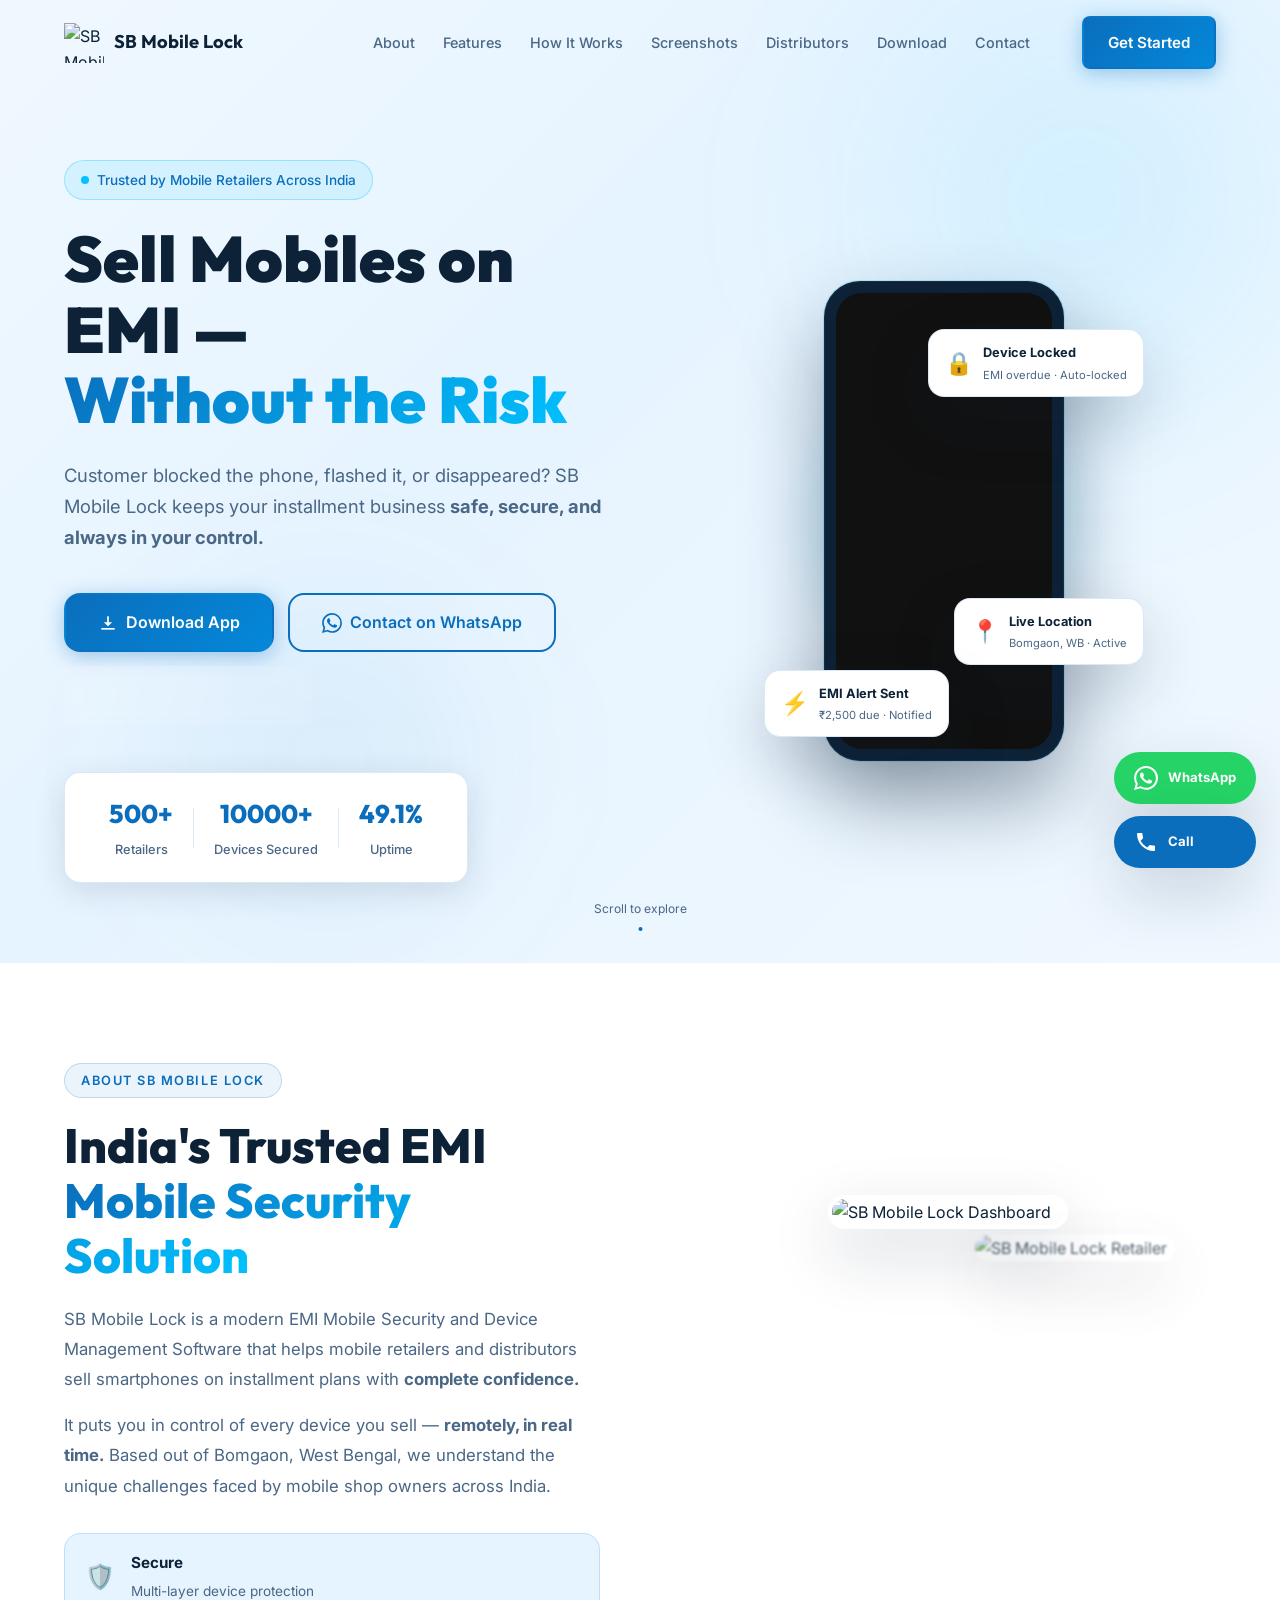
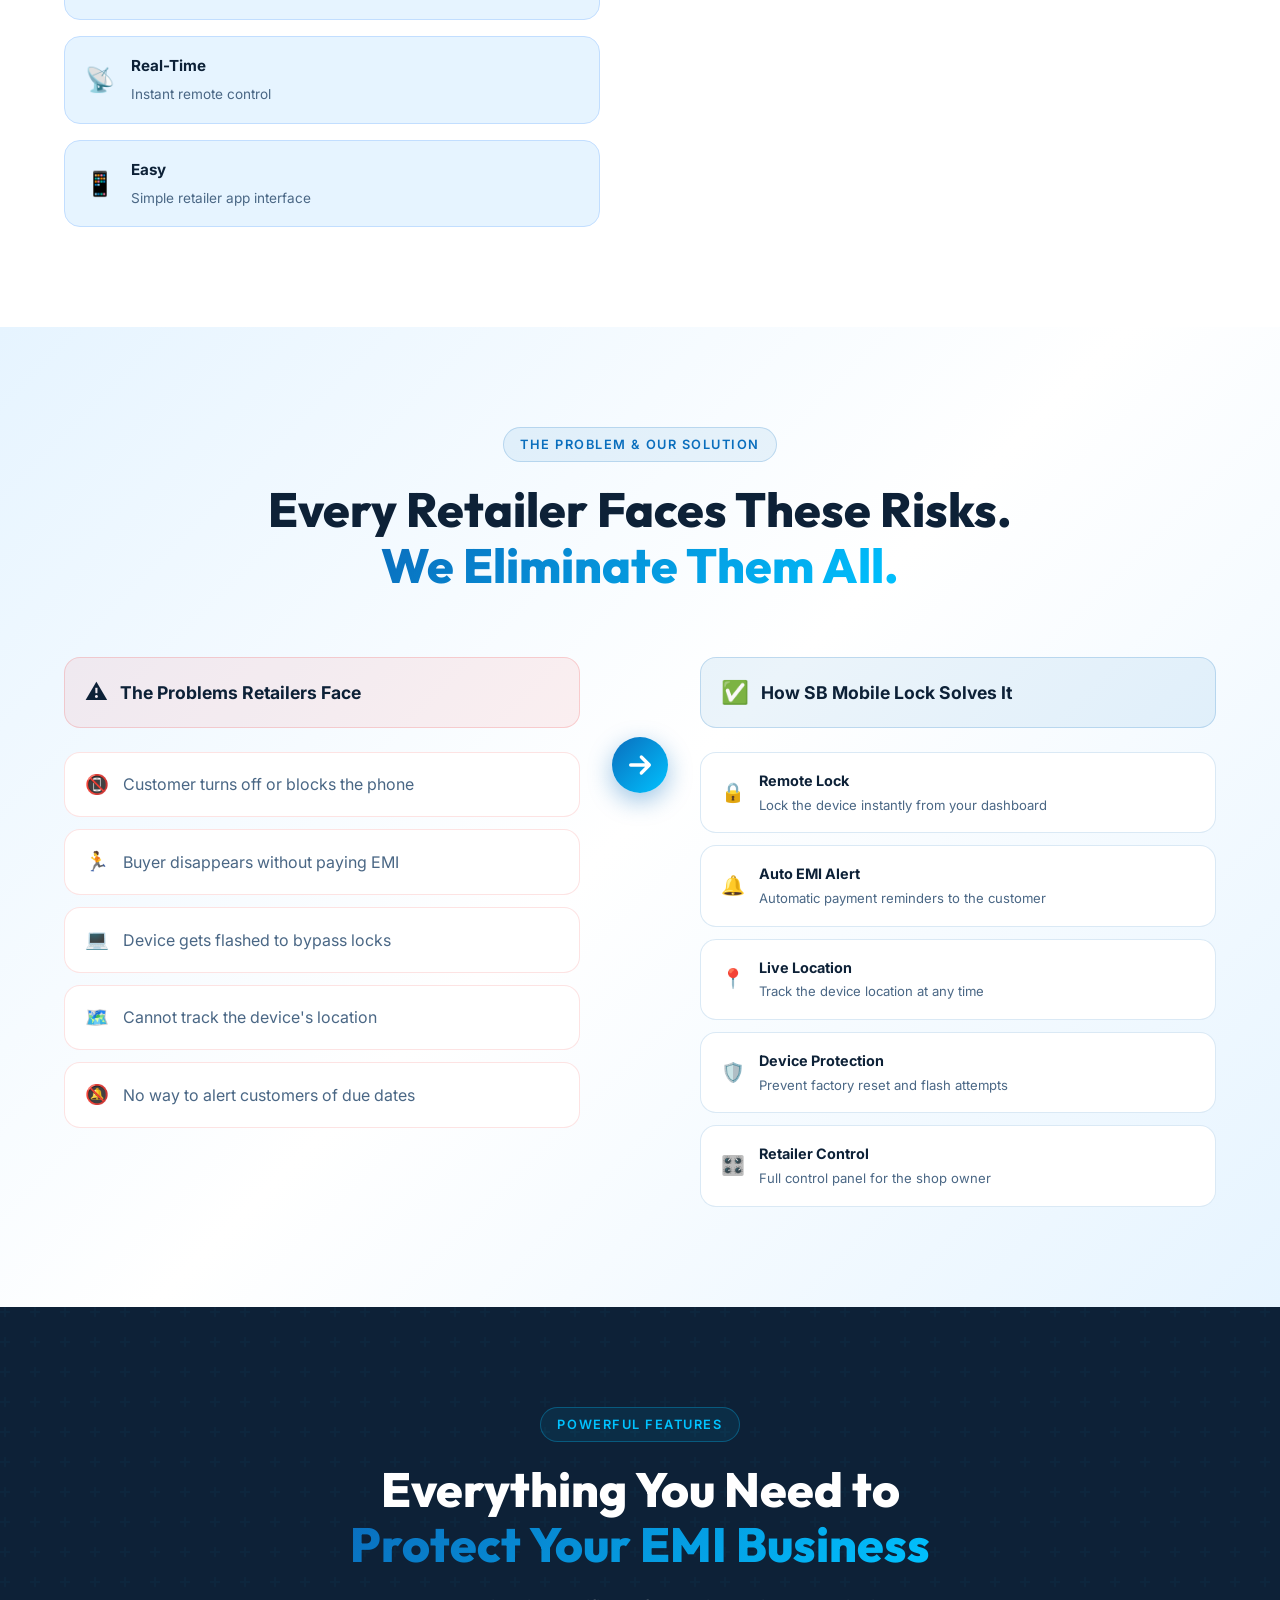
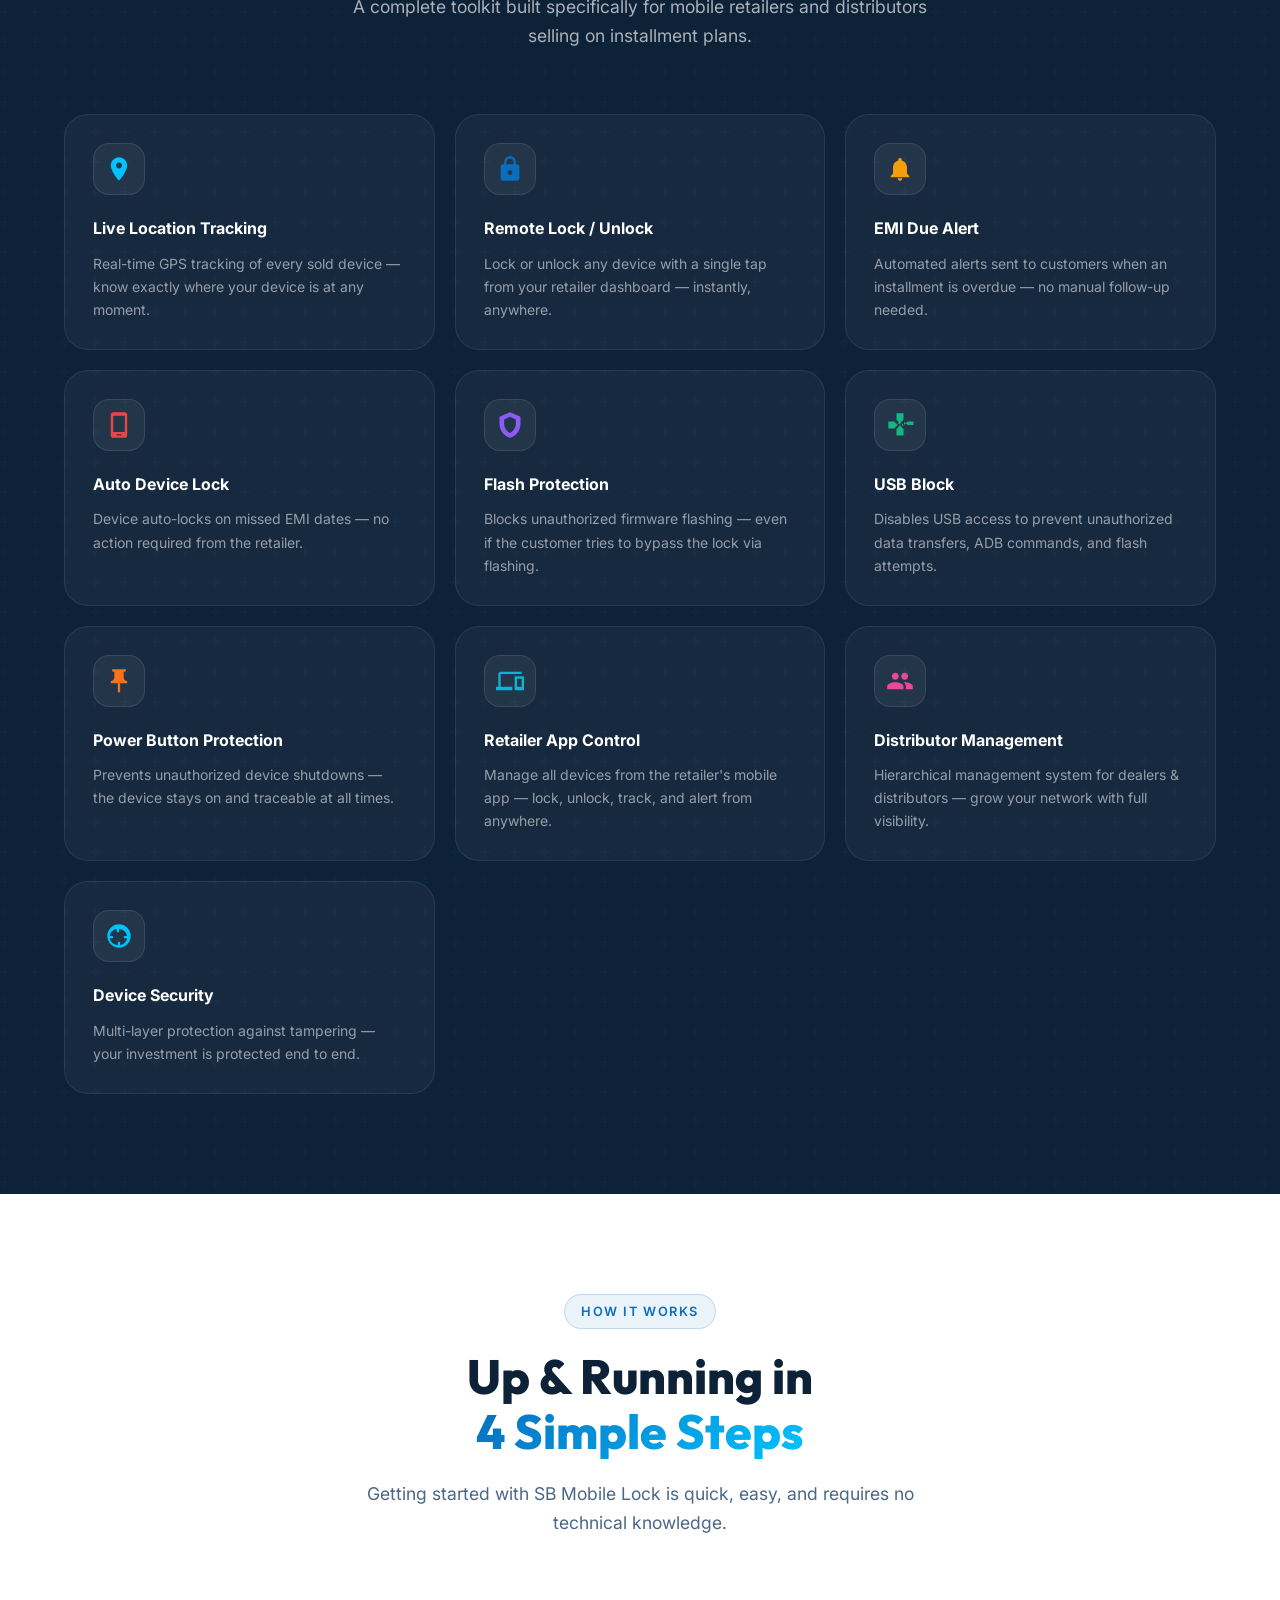
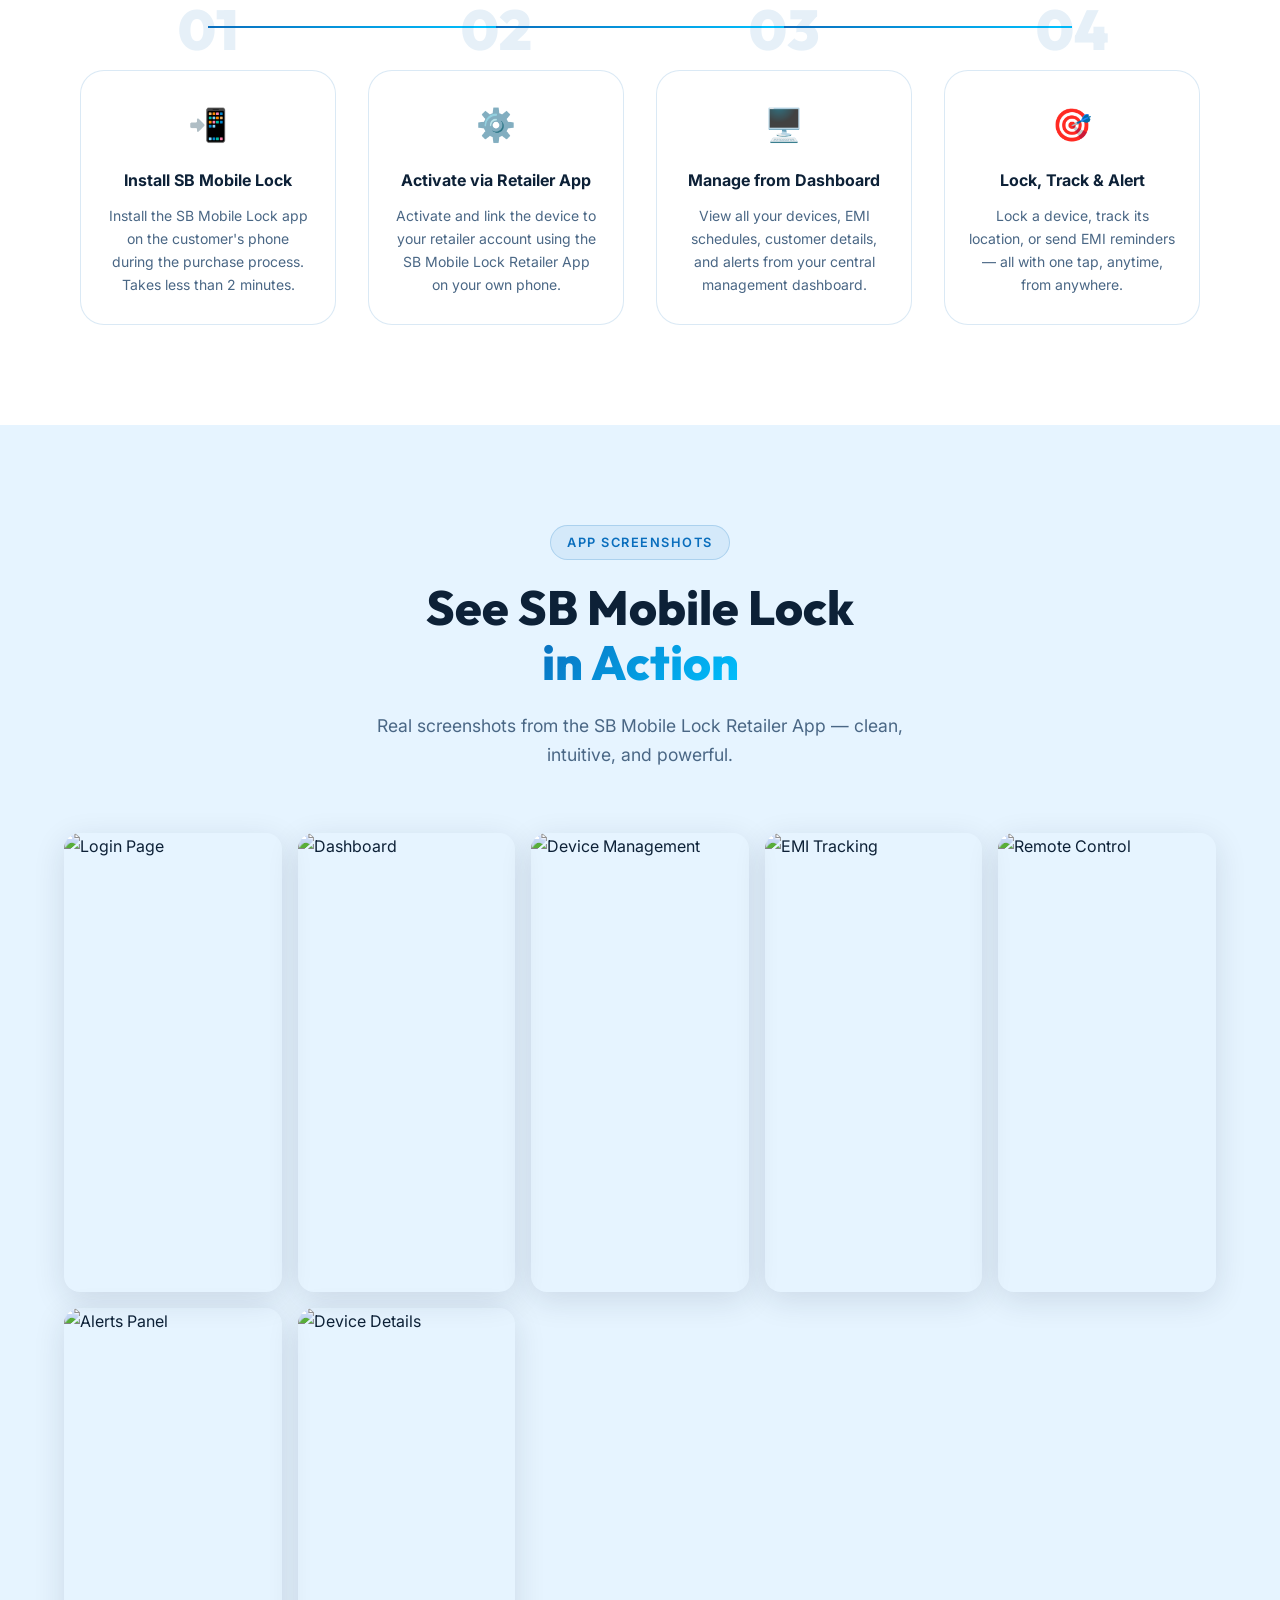
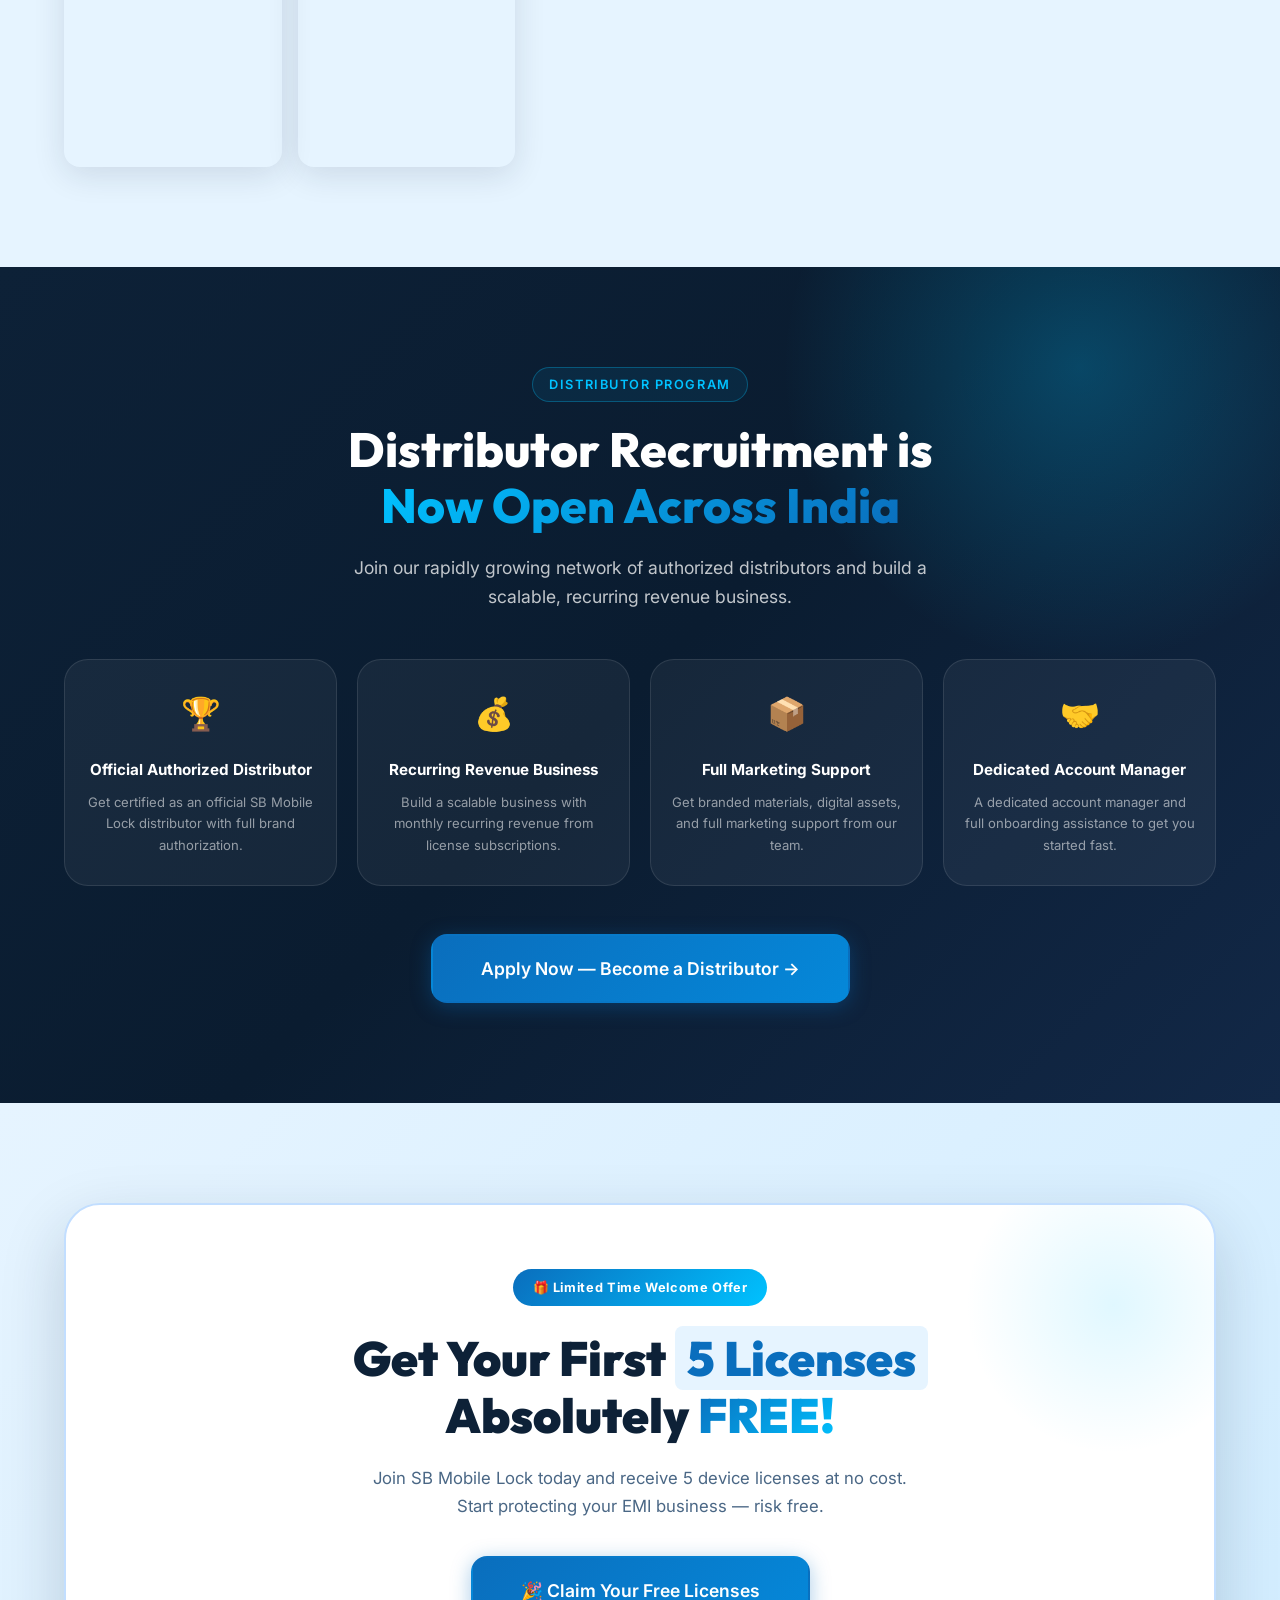
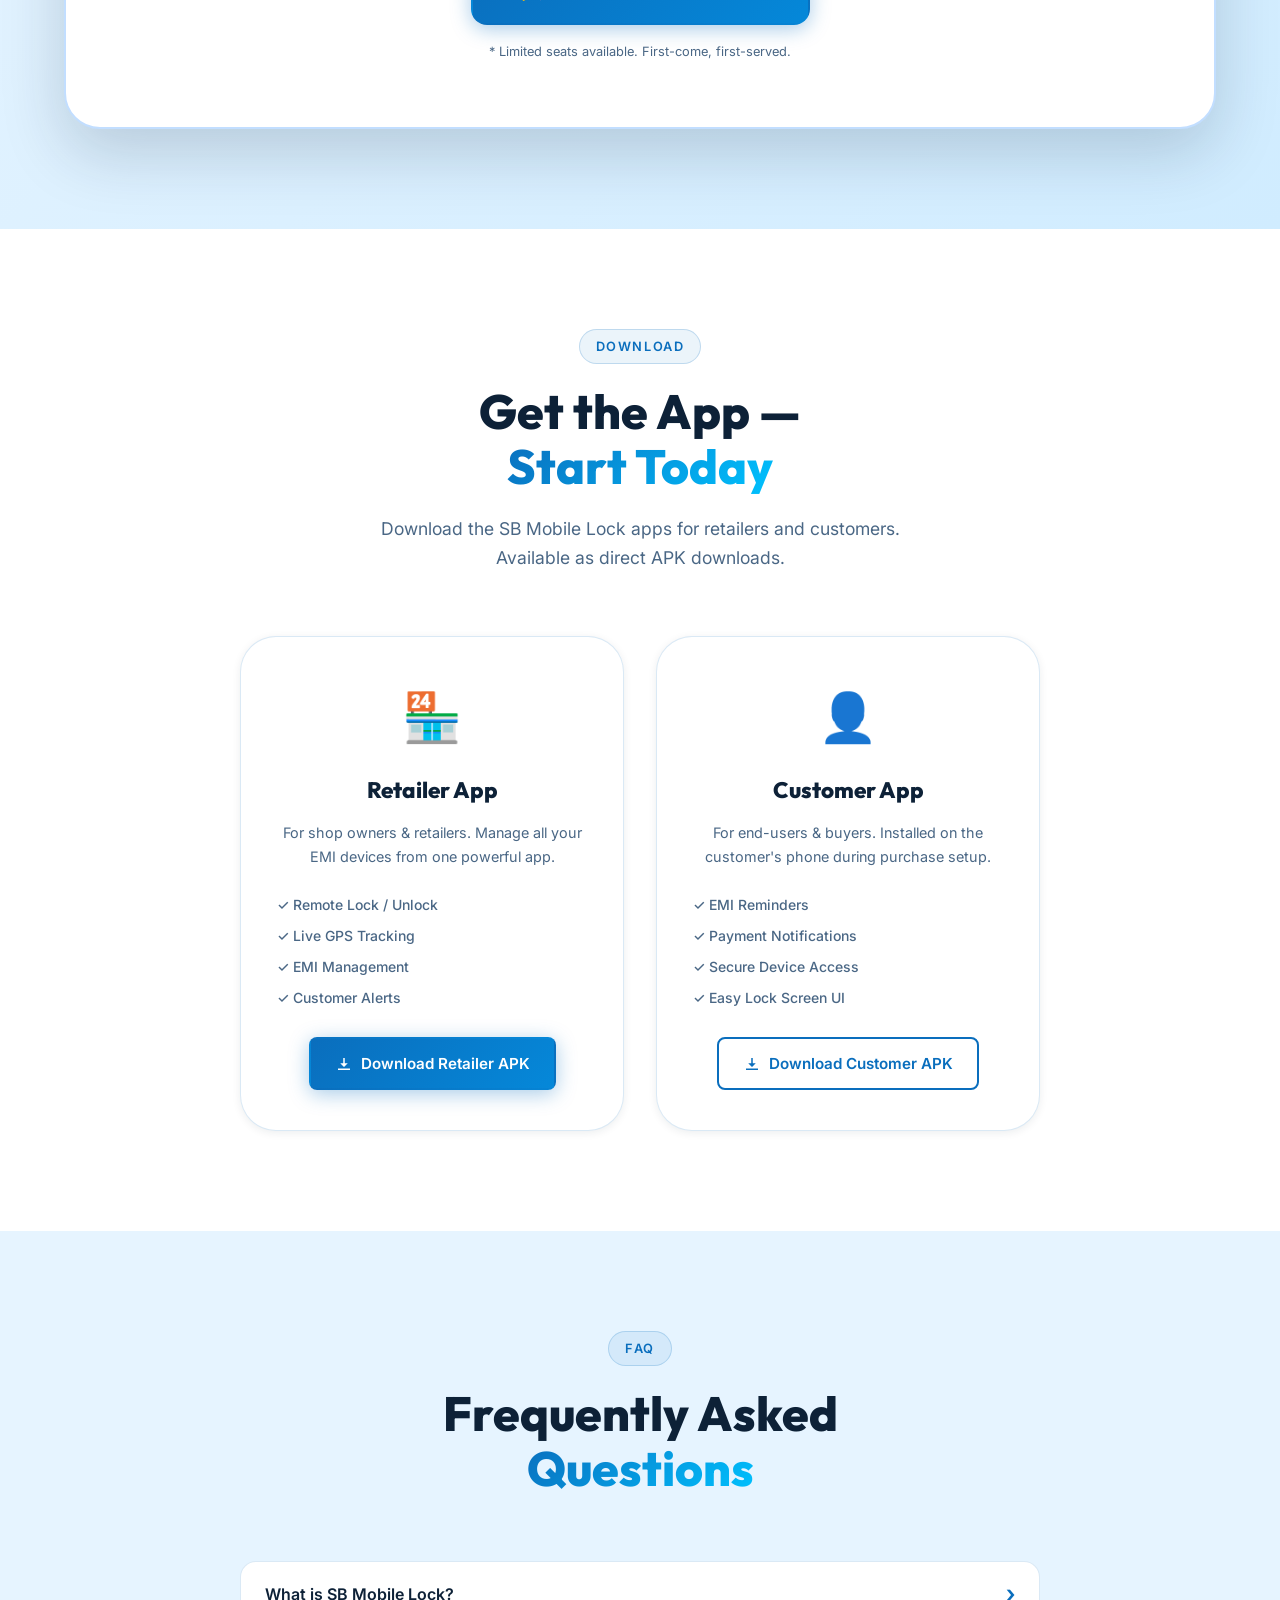
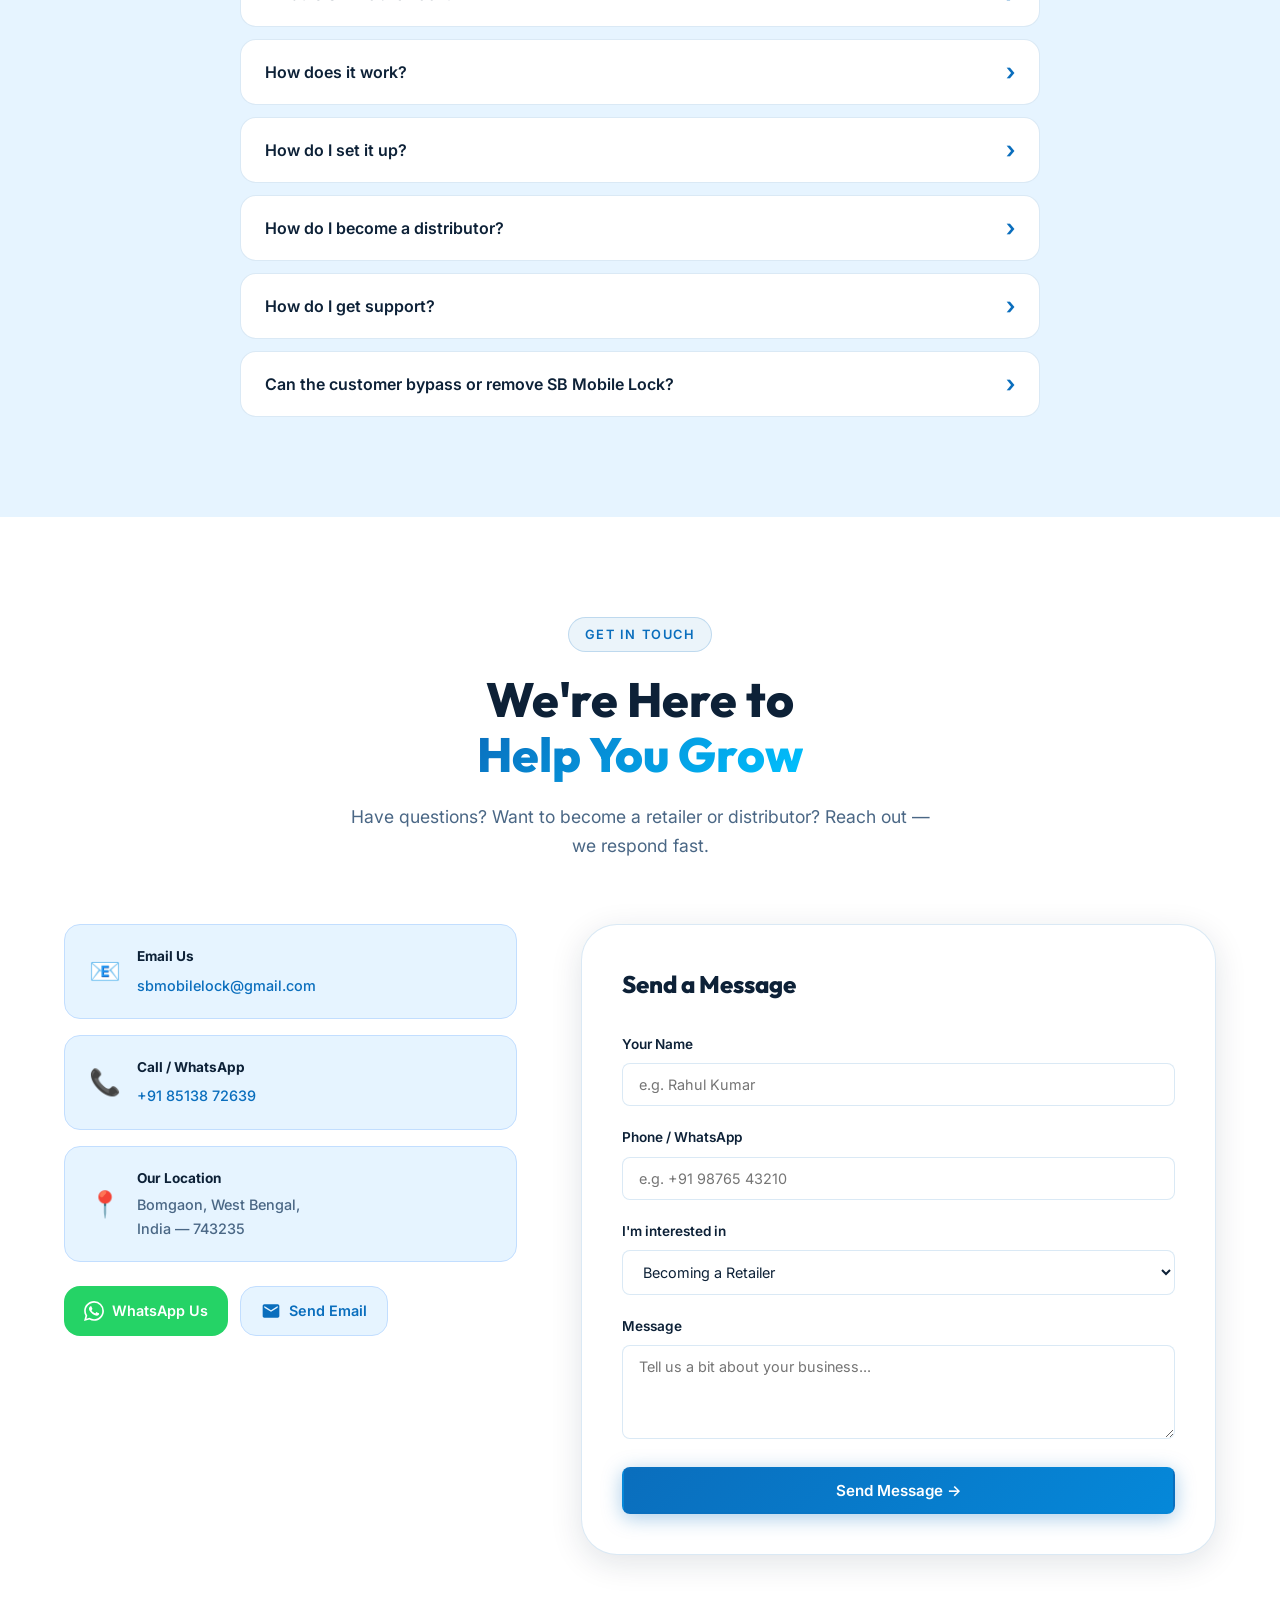
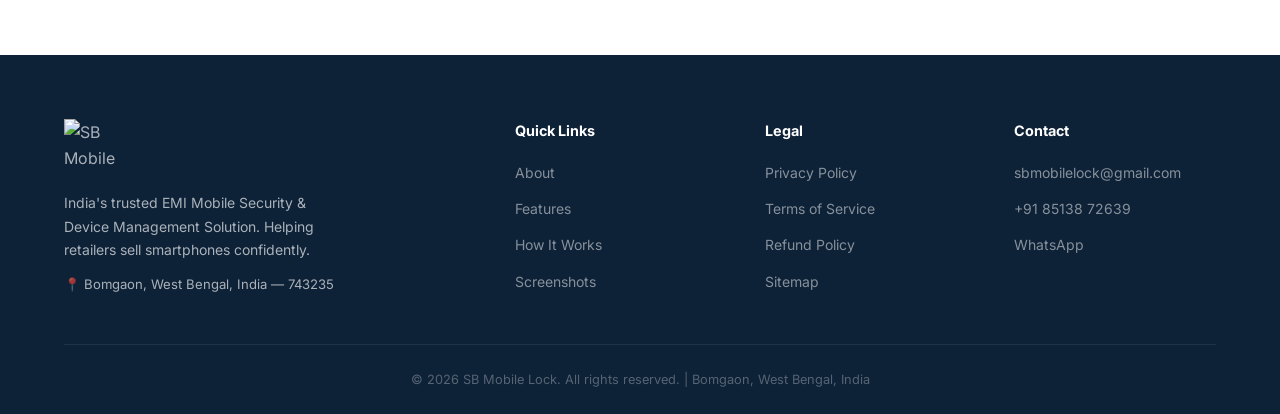
==== commit 03027c66: "?? update F:/sbmobile lock/website/index.html" ====
--- a/F:/sbmobile lock/website/index.html
+++ b/F:/sbmobile lock/website/index.html
@@ -62,7 +62,7 @@
   <div id="preloader">
     <div class="preloader-inner">
       <div class="preloader-logo">
-        <img src="../logo.png" alt="SB Mobile Lock" />
+        <img src="assets/logo.png" alt="SB Mobile Lock" />
       </div>
       <div class="preloader-bar"><div class="preloader-fill"></div></div>
     </div>
@@ -72,7 +72,7 @@
   <nav id="navbar" class="navbar">
     <div class="container nav-container">
       <a href="#hero" class="nav-logo">
-        <img src="../logo.png" alt="SB Mobile Lock Logo" class="nav-logo-img" />
+        <img src="assets/logo.png" alt="SB Mobile Lock Logo" class="nav-logo-img" />
         <span class="nav-logo-text">SB Mobile Lock</span>
       </a>
       <ul class="nav-links" id="nav-links">
@@ -142,7 +142,7 @@
           <div class="phone-glow-ring"></div>
           <div class="phone-mockup">
             <div class="phone-screen">
-              <img src="../app screen/login page.jpg" alt="SB Mobile Lock App" class="phone-screenshot" id="hero-screen-img" />
+              <img src="assets/login page.jpg" alt="SB Mobile Lock App" class="phone-screenshot" id="hero-screen-img" />
             </div>
           </div>
           <div class="floating-card card-lock">
@@ -210,8 +210,8 @@
         </div>
         <div class="about-screens reveal reveal-delay-1">
           <div class="screen-stack">
-            <img src="../app screen/Screenshot_20260916_135655_SB Lock Retailer.jpg" alt="SB Mobile Lock Dashboard" class="screen-img screen-main" />
-            <img src="../app screen/Screenshot_20260916_135721_SB Lock Retailer.jpg" alt="SB Mobile Lock Retailer" class="screen-img screen-back" />
+            <img src="assets/Screenshot_20260916_135655_SB Lock Retailer.jpg" alt="SB Mobile Lock Dashboard" class="screen-img screen-main" />
+            <img src="assets/Screenshot_20260916_135721_SB Lock Retailer.jpg" alt="SB Mobile Lock Retailer" class="screen-img screen-back" />
           </div>
         </div>
       </div>
@@ -447,31 +447,31 @@
       </div>
       <div class="screenshots-grid reveal">
         <div class="screenshot-thumb" onclick="openLightbox(0)" id="thumb-0">
-          <img src="../app screen/login page.jpg" alt="Login Page" loading="lazy" />
+          <img src="assets/login page.jpg" alt="Login Page" loading="lazy" />
           <div class="thumb-overlay"><span>Login Page</span></div>
         </div>
         <div class="screenshot-thumb" onclick="openLightbox(1)" id="thumb-1">
-          <img src="../app screen/Screenshot_20260916_135655_SB Lock Retailer.jpg" alt="Dashboard" loading="lazy" />
+          <img src="assets/Screenshot_20260916_135655_SB Lock Retailer.jpg" alt="Dashboard" loading="lazy" />
           <div class="thumb-overlay"><span>Dashboard</span></div>
         </div>
         <div class="screenshot-thumb" onclick="openLightbox(2)" id="thumb-2">
-          <img src="../app screen/Screenshot_20260916_135721_SB Lock Retailer.jpg" alt="Device Management" loading="lazy" />
+          <img src="assets/Screenshot_20260916_135721_SB Lock Retailer.jpg" alt="Device Management" loading="lazy" />
           <div class="thumb-overlay"><span>Device Management</span></div>
         </div>
         <div class="screenshot-thumb" onclick="openLightbox(3)" id="thumb-3">
-          <img src="../app screen/Screenshot_20260916_135729_SB Lock Retailer.jpg" alt="EMI Tracking" loading="lazy" />
+          <img src="assets/Screenshot_20260916_135729_SB Lock Retailer.jpg" alt="EMI Tracking" loading="lazy" />
           <div class="thumb-overlay"><span>EMI Tracking</span></div>
         </div>
         <div class="screenshot-thumb" onclick="openLightbox(4)" id="thumb-4">
-          <img src="../app screen/Screenshot_20260916_135739_SB Lock Retailer.jpg" alt="Remote Control" loading="lazy" />
+          <img src="assets/Screenshot_20260916_135739_SB Lock Retailer.jpg" alt="Remote Control" loading="lazy" />
           <div class="thumb-overlay"><span>Remote Control</span></div>
         </div>
         <div class="screenshot-thumb" onclick="openLightbox(5)" id="thumb-5">
-          <img src="../app screen/Screenshot_20260916_135745_SB Lock Retailer.jpg" alt="Alerts Panel" loading="lazy" />
+          <img src="assets/Screenshot_20260916_135745_SB Lock Retailer.jpg" alt="Alerts Panel" loading="lazy" />
           <div class="thumb-overlay"><span>Alerts Panel</span></div>
         </div>
         <div class="screenshot-thumb" onclick="openLightbox(6)" id="thumb-6">
-          <img src="../app screen/Screenshot_20260916_135806_SB Lock Retailer.jpg" alt="Device Details" loading="lazy" />
+          <img src="assets/Screenshot_20260916_135806_SB Lock Retailer.jpg" alt="Device Details" loading="lazy" />
           <div class="thumb-overlay"><span>Device Details</span></div>
         </div>
       </div>
@@ -728,7 +728,7 @@
     <div class="container">
       <div class="footer-grid">
         <div class="footer-brand">
-          <img src="../logo.png" alt="SB Mobile Lock" class="footer-logo" />
+          <img src="assets/logo.png" alt="SB Mobile Lock" class="footer-logo" />
           <p class="footer-desc">India's trusted EMI Mobile Security & Device Management Solution. Helping retailers sell smartphones confidently.</p>
           <p class="footer-address">📍 Bomgaon, West Bengal, India — 743235</p>
         </div>
@@ -744,9 +744,9 @@
         <div class="footer-links-group">
           <h4>Legal</h4>
           <ul>
-            <li><a href="privacy-policy.html">Privacy Policy</a></li>
-            <li><a href="terms-of-service.html">Terms of Service</a></li>
-            <li><a href="refund-policy.html">Refund Policy</a></li>
+            <li><a href="privacy.html">Privacy Policy</a></li>
+            <li><a href="terms.html">Terms of Service</a></li>
+            <li><a href="refund.html">Refund Policy</a></li>
             <li><a href="sitemap.xml">Sitemap</a></li>
           </ul>
         </div>
--- a/F:/sbmobile lock/website/css/style.css
+++ b/F:/sbmobile lock/website/css/style.css
@@ -0,0 +1,1480 @@
+/* =============================================
+   SB MOBILE LOCK — STYLESHEET
+   Author: Antigravity AI
+   Colors:
+     Primary Blue  : #0A6EBD
+     Dark Navy     : #0D2137
+     Accent Cyan   : #00C2FF
+     Background    : #FFFFFF
+     Light Blue    : #E6F4FF
+   Fonts: Inter, Outfit (Google Fonts)
+   ============================================= */
+
+/* ── RESET & BASE ── */
+*, *::before, *::after { box-sizing: border-box; margin: 0; padding: 0; }
+
+:root {
+  --blue:        #0A6EBD;
+  --blue-dark:   #085FA8;
+  --navy:        #0D2137;
+  --navy-light:  #122847;
+  --cyan:        #00C2FF;
+  --cyan-glow:   rgba(0, 194, 255, 0.25);
+  --white:       #FFFFFF;
+  --light-blue:  #E6F4FF;
+  --mid-blue:    #C2DEFF;
+  --text:        #0D2137;
+  --text-muted:  #4A6785;
+  --border:      rgba(10, 110, 189, 0.15);
+  --shadow-sm:   0 2px 8px rgba(13, 33, 55, 0.08);
+  --shadow-md:   0 8px 32px rgba(13, 33, 55, 0.12);
+  --shadow-lg:   0 24px 64px rgba(13, 33, 55, 0.18);
+  --radius-sm:   8px;
+  --radius-md:   16px;
+  --radius-lg:   24px;
+  --radius-xl:   36px;
+  --transition:  all 0.3s cubic-bezier(0.4, 0, 0.2, 1);
+}
+
+html { scroll-behavior: smooth; font-size: 16px; }
+
+body {
+  font-family: 'Inter', 'Outfit', sans-serif;
+  color: var(--text);
+  background: var(--white);
+  overflow-x: hidden;
+  line-height: 1.65;
+}
+
+img { max-width: 100%; height: auto; display: block; }
+a { text-decoration: none; color: inherit; }
+ul { list-style: none; }
+button { border: none; background: none; cursor: pointer; font-family: inherit; }
+
+/* ── CONTAINER ── */
+.container {
+  max-width: 1200px;
+  margin: 0 auto;
+  padding: 0 24px;
+}
+
+/* ── TYPOGRAPHY ── */
+.gradient-text {
+  background: linear-gradient(135deg, var(--blue) 0%, var(--cyan) 100%);
+  -webkit-background-clip: text;
+  -webkit-text-fill-color: transparent;
+  background-clip: text;
+}
+
+.section-tag {
+  display: inline-block;
+  font-size: 0.8rem;
+  font-weight: 600;
+  letter-spacing: 0.12em;
+  text-transform: uppercase;
+  color: var(--blue);
+  background: rgba(10, 110, 189, 0.08);
+  border: 1px solid rgba(10, 110, 189, 0.2);
+  border-radius: 999px;
+  padding: 6px 16px;
+  margin-bottom: 20px;
+}
+
+.section-title {
+  font-family: 'Outfit', sans-serif;
+  font-size: clamp(2rem, 4vw, 3rem);
+  font-weight: 800;
+  line-height: 1.15;
+  color: var(--navy);
+  margin-bottom: 20px;
+}
+
+.section-sub {
+  font-size: 1.1rem;
+  color: var(--text-muted);
+  max-width: 580px;
+  margin: 0 auto;
+}
+
+.section-header {
+  text-align: center;
+  margin-bottom: 64px;
+}
+
+.section {
+  padding: 100px 0;
+}
+
+/* ── BUTTONS ── */
+.btn {
+  display: inline-flex;
+  align-items: center;
+  gap: 8px;
+  padding: 12px 24px;
+  border-radius: var(--radius-sm);
+  font-size: 0.95rem;
+  font-weight: 600;
+  cursor: pointer;
+  transition: var(--transition);
+  border: 2px solid transparent;
+  white-space: nowrap;
+}
+
+.btn-primary {
+  background: linear-gradient(135deg, var(--blue) 0%, #0588D9 100%);
+  color: var(--white);
+  box-shadow: 0 4px 20px rgba(10, 110, 189, 0.35);
+}
+
+.btn-primary:hover {
+  background: linear-gradient(135deg, var(--blue-dark) 0%, var(--blue) 100%);
+  transform: translateY(-2px);
+  box-shadow: 0 8px 32px rgba(10, 110, 189, 0.45);
+}
+
+.btn-outline {
+  background: transparent;
+  color: var(--blue);
+  border-color: var(--blue);
+}
+
+.btn-outline:hover {
+  background: var(--blue);
+  color: var(--white);
+  transform: translateY(-2px);
+  box-shadow: 0 8px 24px rgba(10, 110, 189, 0.3);
+}
+
+.btn-ghost {
+  background: rgba(255,255,255,0.1);
+  color: var(--navy);
+  border-color: var(--border);
+  backdrop-filter: blur(8px);
+}
+
+.btn-ghost:hover {
+  background: var(--light-blue);
+  border-color: var(--blue);
+  color: var(--blue);
+}
+
+.btn-lg { padding: 14px 32px; font-size: 1rem; border-radius: var(--radius-md); }
+.btn-xl { padding: 18px 48px; font-size: 1.1rem; border-radius: var(--radius-md); }
+.btn-full { width: 100%; justify-content: center; }
+
+/* ── PRELOADER ── */
+#preloader {
+  position: fixed;
+  inset: 0;
+  background: var(--navy);
+  z-index: 9999;
+  display: flex;
+  align-items: center;
+  justify-content: center;
+  transition: opacity 0.5s ease, visibility 0.5s ease;
+}
+
+#preloader.hidden { opacity: 0; visibility: hidden; }
+
+.preloader-inner { text-align: center; }
+
+.preloader-logo img {
+  width: 80px;
+  height: 80px;
+  object-fit: contain;
+  margin: 0 auto 24px;
+  animation: preloaderPulse 1.5s ease-in-out infinite;
+}
+
+@keyframes preloaderPulse {
+  0%, 100% { transform: scale(1); opacity: 1; }
+  50% { transform: scale(1.08); opacity: 0.8; }
+}
+
+.preloader-bar {
+  width: 200px;
+  height: 3px;
+  background: rgba(255,255,255,0.15);
+  border-radius: 999px;
+  overflow: hidden;
+  margin: 0 auto;
+}
+
+.preloader-fill {
+  height: 100%;
+  background: linear-gradient(90deg, var(--blue), var(--cyan));
+  border-radius: 999px;
+  animation: preloaderLoad 1.8s ease-in-out forwards;
+}
+
+@keyframes preloaderLoad {
+  from { width: 0%; }
+  to { width: 100%; }
+}
+
+/* ── NAVBAR ── */
+.navbar {
+  position: fixed;
+  top: 0; left: 0; right: 0;
+  z-index: 1000;
+  padding: 16px 0;
+  transition: var(--transition);
+}
+
+.navbar.scrolled {
+  background: rgba(255, 255, 255, 0.92);
+  backdrop-filter: blur(20px);
+  -webkit-backdrop-filter: blur(20px);
+  border-bottom: 1px solid var(--border);
+  padding: 12px 0;
+  box-shadow: var(--shadow-sm);
+}
+
+.nav-container {
+  display: flex;
+  align-items: center;
+  gap: 32px;
+}
+
+.nav-logo {
+  display: flex;
+  align-items: center;
+  gap: 10px;
+  flex-shrink: 0;
+}
+
+.nav-logo-img {
+  width: 40px;
+  height: 40px;
+  object-fit: contain;
+}
+
+.nav-logo-text {
+  font-family: 'Outfit', sans-serif;
+  font-size: 1.15rem;
+  font-weight: 700;
+  color: var(--navy);
+}
+
+.nav-links {
+  display: flex;
+  align-items: center;
+  gap: 4px;
+  margin-left: auto;
+}
+
+.nav-link {
+  font-size: 0.9rem;
+  font-weight: 500;
+  color: var(--text-muted);
+  padding: 8px 12px;
+  border-radius: var(--radius-sm);
+  transition: var(--transition);
+}
+
+.nav-link:hover, .nav-link.active {
+  color: var(--blue);
+  background: var(--light-blue);
+}
+
+.nav-cta { margin-left: 8px; }
+
+.hamburger {
+  display: none;
+  flex-direction: column;
+  gap: 5px;
+  padding: 8px;
+  margin-left: auto;
+}
+
+.hamburger span {
+  display: block;
+  width: 22px;
+  height: 2px;
+  background: var(--navy);
+  border-radius: 2px;
+  transition: var(--transition);
+}
+
+/* ── HERO ── */
+.hero {
+  min-height: 100vh;
+  display: flex;
+  align-items: center;
+  position: relative;
+  overflow: hidden;
+  background: linear-gradient(135deg, #f0f8ff 0%, #e6f4ff 40%, #f0f8ff 100%);
+  padding-top: 80px;
+}
+
+.hero-particles {
+  position: absolute;
+  inset: 0;
+  pointer-events: none;
+  z-index: 0;
+}
+
+.hero-glow {
+  position: absolute;
+  border-radius: 50%;
+  filter: blur(80px);
+  pointer-events: none;
+  z-index: 0;
+}
+
+.hero-glow-1 {
+  width: 600px; height: 600px;
+  background: radial-gradient(circle, rgba(0, 194, 255, 0.12) 0%, transparent 70%);
+  top: -100px; right: -100px;
+  animation: glow1Float 8s ease-in-out infinite;
+}
+
+.hero-glow-2 {
+  width: 400px; height: 400px;
+  background: radial-gradient(circle, rgba(10, 110, 189, 0.1) 0%, transparent 70%);
+  bottom: 0; left: 10%;
+  animation: glow2Float 10s ease-in-out infinite reverse;
+}
+
+@keyframes glow1Float {
+  0%, 100% { transform: translate(0, 0) scale(1); }
+  50% { transform: translate(-30px, 30px) scale(1.1); }
+}
+
+@keyframes glow2Float {
+  0%, 100% { transform: translate(0, 0) scale(1); }
+  50% { transform: translate(30px, -20px) scale(1.05); }
+}
+
+.hero-container {
+  position: relative;
+  z-index: 1;
+  display: grid;
+  grid-template-columns: 1fr 1fr;
+  gap: 64px;
+  align-items: center;
+  padding: 80px 24px;
+}
+
+.hero-badge {
+  display: inline-flex;
+  align-items: center;
+  gap: 8px;
+  background: rgba(0, 194, 255, 0.1);
+  border: 1px solid rgba(0, 194, 255, 0.3);
+  border-radius: 999px;
+  padding: 8px 16px;
+  font-size: 0.85rem;
+  font-weight: 500;
+  color: var(--blue);
+  margin-bottom: 24px;
+}
+
+.badge-dot {
+  width: 8px; height: 8px;
+  background: var(--cyan);
+  border-radius: 50%;
+  animation: badgePulse 2s ease-in-out infinite;
+}
+
+@keyframes badgePulse {
+  0%, 100% { opacity: 1; transform: scale(1); }
+  50% { opacity: 0.6; transform: scale(0.8); }
+}
+
+.hero-headline {
+  font-family: 'Outfit', sans-serif;
+  font-size: clamp(2.5rem, 5vw, 4rem);
+  font-weight: 900;
+  line-height: 1.1;
+  color: var(--navy);
+  margin-bottom: 24px;
+}
+
+.hero-sub {
+  font-size: 1.15rem;
+  color: var(--text-muted);
+  line-height: 1.7;
+  margin-bottom: 40px;
+}
+
+.hero-actions {
+  display: flex;
+  flex-wrap: wrap;
+  gap: 14px;
+  margin-bottom: 48px;
+}
+
+.hero-stats {
+  display: flex;
+  align-items: center;
+  gap: 0;
+  padding: 20px 24px;
+  background: var(--white);
+  border-radius: var(--radius-md);
+  border: 1px solid var(--border);
+  box-shadow: var(--shadow-md);
+  width: fit-content;
+}
+
+.stat-item { text-align: center; padding: 0 20px; }
+.stat-num {
+  display: block;
+  font-family: 'Outfit', sans-serif;
+  font-size: 1.6rem;
+  font-weight: 800;
+  color: var(--blue);
+}
+.stat-label { font-size: 0.8rem; color: var(--text-muted); font-weight: 500; }
+.stat-divider { width: 1px; height: 40px; background: var(--border); }
+
+/* Phone Mockup */
+.hero-visual { display: flex; justify-content: center; align-items: center; }
+
+.phone-mockup-wrap {
+  position: relative;
+  display: flex;
+  justify-content: center;
+  align-items: center;
+}
+
+.phone-glow-ring {
+  position: absolute;
+  width: 340px; height: 340px;
+  border-radius: 50%;
+  background: radial-gradient(circle, var(--cyan-glow) 0%, transparent 70%);
+  animation: ringPulse 3s ease-in-out infinite;
+}
+
+@keyframes ringPulse {
+  0%, 100% { transform: scale(1); opacity: 0.7; }
+  50% { transform: scale(1.15); opacity: 1; }
+}
+
+.phone-mockup {
+  width: 240px;
+  background: var(--navy);
+  border-radius: 36px;
+  padding: 12px;
+  box-shadow: 0 40px 80px rgba(13, 33, 55, 0.4), 0 0 0 1px rgba(0,194,255,0.2), inset 0 0 0 1px rgba(255,255,255,0.05);
+  position: relative;
+  z-index: 2;
+}
+
+.phone-screen {
+  border-radius: 26px;
+  overflow: hidden;
+  aspect-ratio: 9/19;
+  background: #111;
+}
+
+.phone-screenshot { width: 100%; height: 100%; object-fit: cover; }
+
+/* Floating Cards */
+.floating-card {
+  position: absolute;
+  background: var(--white);
+  border-radius: var(--radius-md);
+  padding: 12px 16px;
+  display: flex;
+  align-items: center;
+  gap: 10px;
+  box-shadow: var(--shadow-lg);
+  border: 1px solid var(--border);
+  z-index: 3;
+  white-space: nowrap;
+}
+
+.card-lock { top: 10%; right: -80px; animation: floatCard1 4s ease-in-out infinite; }
+.card-track { bottom: 20%; right: -80px; animation: floatCard2 5s ease-in-out infinite; }
+.card-alert { bottom: 5%; left: -60px; animation: floatCard3 4.5s ease-in-out infinite; }
+
+@keyframes floatCard1 {
+  0%, 100% { transform: translateY(0px); }
+  50% { transform: translateY(-8px); }
+}
+@keyframes floatCard2 {
+  0%, 100% { transform: translateY(0px); }
+  50% { transform: translateY(8px); }
+}
+@keyframes floatCard3 {
+  0%, 100% { transform: translateY(0px); }
+  50% { transform: translateY(-6px); }
+}
+
+.fc-icon { font-size: 1.4rem; }
+.fc-text { display: flex; flex-direction: column; gap: 2px; }
+.fc-title { font-size: 0.8rem; font-weight: 700; color: var(--navy); }
+.fc-sub { font-size: 0.7rem; color: var(--text-muted); }
+
+.hero-scroll-hint {
+  position: absolute;
+  bottom: 32px;
+  left: 50%;
+  transform: translateX(-50%);
+  display: flex;
+  flex-direction: column;
+  align-items: center;
+  gap: 8px;
+  font-size: 0.75rem;
+  color: var(--text-muted);
+  animation: scrollBounce 2s ease-in-out infinite;
+}
+
+.scroll-dot {
+  width: 4px; height: 4px;
+  background: var(--blue);
+  border-radius: 50%;
+}
+
+@keyframes scrollBounce {
+  0%, 100% { transform: translateX(-50%) translateY(0); }
+  50% { transform: translateX(-50%) translateY(6px); }
+}
+
+/* ── ABOUT ── */
+.about-section { background: var(--white); }
+
+.about-grid {
+  display: grid;
+  grid-template-columns: 1fr 1fr;
+  gap: 80px;
+  align-items: center;
+}
+
+.about-desc {
+  color: var(--text-muted);
+  font-size: 1.05rem;
+  line-height: 1.8;
+  margin-bottom: 16px;
+}
+
+.about-pillars {
+  display: flex;
+  flex-direction: column;
+  gap: 16px;
+  margin-top: 32px;
+}
+
+.pillar {
+  display: flex;
+  align-items: center;
+  gap: 16px;
+  padding: 16px 20px;
+  background: var(--light-blue);
+  border-radius: var(--radius-md);
+  border: 1px solid var(--mid-blue);
+  transition: var(--transition);
+}
+
+.pillar:hover { background: #d0e9ff; transform: translateX(4px); }
+
+.pillar-icon { font-size: 1.5rem; flex-shrink: 0; }
+
+.pillar strong {
+  display: block;
+  font-size: 0.95rem;
+  font-weight: 700;
+  color: var(--navy);
+  margin-bottom: 2px;
+}
+
+.pillar span { font-size: 0.85rem; color: var(--text-muted); }
+
+.about-screens { position: relative; }
+
+.screen-stack {
+  position: relative;
+  display: flex;
+  justify-content: center;
+  height: 500px;
+}
+
+.screen-img {
+  border-radius: var(--radius-lg);
+  box-shadow: var(--shadow-lg);
+  object-fit: cover;
+  position: absolute;
+}
+
+.screen-main {
+  width: 240px;
+  z-index: 2;
+  top: 0; left: 50%;
+  transform: translateX(-50%);
+  border: 4px solid var(--white);
+  animation: screenFloat 5s ease-in-out infinite;
+}
+
+.screen-back {
+  width: 200px;
+  z-index: 1;
+  top: 40px; left: 55%;
+  opacity: 0.7;
+  filter: blur(1px);
+}
+
+@keyframes screenFloat {
+  0%, 100% { transform: translateX(-50%) translateY(0); }
+  50% { transform: translateX(-50%) translateY(-12px); }
+}
+
+/* ── PROBLEM & SOLUTION ── */
+.ps-section {
+  background: linear-gradient(135deg, var(--light-blue) 0%, var(--white) 50%, var(--light-blue) 100%);
+}
+
+.ps-grid {
+  display: grid;
+  grid-template-columns: 1fr auto 1fr;
+  gap: 32px;
+  align-items: start;
+}
+
+.ps-col-header {
+  display: flex;
+  align-items: center;
+  gap: 12px;
+  margin-bottom: 24px;
+  padding: 16px 20px;
+  border-radius: var(--radius-md);
+}
+
+.problem-header { background: rgba(239, 68, 68, 0.08); border: 1px solid rgba(239, 68, 68, 0.2); }
+.solution-header { background: rgba(10, 110, 189, 0.08); border: 1px solid rgba(10, 110, 189, 0.2); }
+
+.ps-col-header h3 {
+  font-size: 1.1rem;
+  font-weight: 700;
+  color: var(--navy);
+}
+
+.ps-col-icon { font-size: 1.4rem; }
+
+.ps-items { display: flex; flex-direction: column; gap: 12px; }
+
+.ps-item {
+  display: flex;
+  align-items: center;
+  gap: 14px;
+  padding: 16px 20px;
+  border-radius: var(--radius-md);
+  transition: var(--transition);
+}
+
+.problem-item {
+  background: var(--white);
+  border: 1px solid rgba(239, 68, 68, 0.15);
+  color: var(--text-muted);
+}
+
+.problem-item:hover { background: rgba(239, 68, 68, 0.04); transform: translateX(-4px); }
+
+.solution-item {
+  background: var(--white);
+  border: 1px solid var(--border);
+}
+
+.solution-item:hover { background: var(--light-blue); transform: translateX(4px); }
+
+.solution-item strong {
+  display: block;
+  font-size: 0.9rem;
+  font-weight: 700;
+  color: var(--navy);
+  margin-bottom: 2px;
+}
+
+.solution-item p { font-size: 0.82rem; color: var(--text-muted); }
+
+.ps-item-icon { font-size: 1.2rem; flex-shrink: 0; }
+
+.ps-arrow {
+  display: flex;
+  align-items: center;
+  justify-content: center;
+  padding-top: 80px;
+}
+
+.arrow-circle {
+  width: 56px; height: 56px;
+  border-radius: 50%;
+  background: linear-gradient(135deg, var(--blue), var(--cyan));
+  display: flex;
+  align-items: center;
+  justify-content: center;
+  color: var(--white);
+  box-shadow: 0 8px 24px rgba(10, 110, 189, 0.4);
+  animation: arrowPulse 2s ease-in-out infinite;
+}
+
+@keyframes arrowPulse {
+  0%, 100% { transform: scale(1); box-shadow: 0 8px 24px rgba(10, 110, 189, 0.4); }
+  50% { transform: scale(1.08); box-shadow: 0 12px 32px rgba(10, 110, 189, 0.6); }
+}
+
+/* ── FEATURES ── */
+.features-section {
+  background: var(--navy);
+  position: relative;
+  overflow: hidden;
+}
+
+.features-section::before {
+  content: '';
+  position: absolute;
+  inset: 0;
+  background: url("data:image/svg+xml,%3Csvg width='60' height='60' viewBox='0 0 60 60' xmlns='http://www.w3.org/2000/svg'%3E%3Cg fill='none' fill-rule='evenodd'%3E%3Cg fill='%2300C2FF' fill-opacity='0.03'%3E%3Cpath d='M36 34v-4h-2v4h-4v2h4v4h2v-4h4v-2h-4zm0-30V0h-2v4h-4v2h4v4h2V6h4V4h-4zM6 34v-4H4v4H0v2h4v4h2v-4h4v-2H6zM6 4V0H4v4H0v2h4v4h2V6h4V4H6z'/%3E%3C/g%3E%3C/g%3E%3C/svg%3E");
+  pointer-events: none;
+}
+
+.features-section .section-tag { color: var(--cyan); border-color: rgba(0,194,255,0.3); background: rgba(0,194,255,0.08); }
+.features-section .section-title { color: var(--white); }
+.features-section .section-sub { color: rgba(255,255,255,0.65); }
+
+.features-grid {
+  display: grid;
+  grid-template-columns: repeat(auto-fill, minmax(280px, 1fr));
+  gap: 20px;
+}
+
+.feature-card {
+  background: rgba(255, 255, 255, 0.04);
+  border: 1px solid rgba(255, 255, 255, 0.08);
+  border-radius: var(--radius-lg);
+  padding: 28px;
+  transition: var(--transition);
+  position: relative;
+  overflow: hidden;
+  cursor: default;
+}
+
+.feature-card::before {
+  content: '';
+  position: absolute;
+  inset: 0;
+  background: linear-gradient(135deg, rgba(0,194,255,0.05) 0%, transparent 60%);
+  opacity: 0;
+  transition: var(--transition);
+}
+
+.feature-card:hover {
+  background: rgba(255, 255, 255, 0.07);
+  border-color: rgba(0, 194, 255, 0.25);
+  transform: translateY(-6px);
+  box-shadow: 0 20px 48px rgba(0, 0, 0, 0.3);
+}
+
+.feature-card:hover::before { opacity: 1; }
+
+.fc-icon-wrap {
+  width: 52px; height: 52px;
+  border-radius: var(--radius-md);
+  background: rgba(255,255,255,0.06);
+  border: 1px solid rgba(255,255,255,0.1);
+  display: flex;
+  align-items: center;
+  justify-content: center;
+  margin-bottom: 20px;
+  color: var(--icon-color, var(--cyan));
+  transition: var(--transition);
+}
+
+.feature-card:hover .fc-icon-wrap {
+  background: rgba(255,255,255,0.1);
+  box-shadow: 0 0 20px var(--icon-color, var(--cyan-glow));
+}
+
+.feature-card h3 {
+  font-size: 1rem;
+  font-weight: 700;
+  color: var(--white);
+  margin-bottom: 10px;
+}
+
+.feature-card p {
+  font-size: 0.875rem;
+  color: rgba(255, 255, 255, 0.55);
+  line-height: 1.65;
+}
+
+/* ── HOW IT WORKS ── */
+.hiw-section { background: var(--white); }
+
+.hiw-timeline {
+  display: grid;
+  grid-template-columns: repeat(4, 1fr);
+  gap: 0;
+  position: relative;
+}
+
+.hiw-step {
+  position: relative;
+  display: flex;
+  flex-direction: column;
+  align-items: center;
+  text-align: center;
+  padding: 0 16px;
+}
+
+.step-num {
+  font-family: 'Outfit', sans-serif;
+  font-size: 3.5rem;
+  font-weight: 900;
+  color: rgba(10, 110, 189, 0.1);
+  line-height: 1;
+  margin-bottom: 12px;
+}
+
+.step-connector {
+  position: absolute;
+  top: 24px;
+  left: 50%;
+  width: 100%;
+  height: 2px;
+  background: linear-gradient(90deg, var(--blue), var(--cyan));
+  z-index: 0;
+}
+
+.step-content {
+  background: var(--white);
+  border: 1px solid var(--border);
+  border-radius: var(--radius-lg);
+  padding: 28px 24px;
+  position: relative;
+  z-index: 1;
+  transition: var(--transition);
+  width: 100%;
+}
+
+.hiw-step:hover .step-content {
+  border-color: var(--blue);
+  box-shadow: var(--shadow-md);
+  transform: translateY(-4px);
+}
+
+.step-icon { font-size: 2rem; margin-bottom: 16px; }
+
+.step-content h3 {
+  font-size: 1rem;
+  font-weight: 700;
+  color: var(--navy);
+  margin-bottom: 10px;
+}
+
+.step-content p { font-size: 0.875rem; color: var(--text-muted); line-height: 1.65; }
+
+/* ── SCREENSHOTS ── */
+.screenshots-section { background: var(--light-blue); }
+
+.screenshots-grid {
+  display: grid;
+  grid-template-columns: repeat(auto-fill, minmax(200px, 1fr));
+  gap: 16px;
+}
+
+.screenshot-thumb {
+  position: relative;
+  border-radius: var(--radius-md);
+  overflow: hidden;
+  cursor: pointer;
+  aspect-ratio: 9/19;
+  box-shadow: var(--shadow-md);
+  transition: var(--transition);
+}
+
+.screenshot-thumb:hover { transform: translateY(-6px) scale(1.02); box-shadow: var(--shadow-lg); }
+.screenshot-thumb img { width: 100%; height: 100%; object-fit: cover; transition: var(--transition); }
+.screenshot-thumb:hover img { transform: scale(1.04); }
+
+.thumb-overlay {
+  position: absolute;
+  inset: 0;
+  background: linear-gradient(to top, rgba(13,33,55,0.8) 0%, transparent 50%);
+  display: flex;
+  align-items: flex-end;
+  padding: 14px;
+  opacity: 0;
+  transition: var(--transition);
+}
+
+.screenshot-thumb:hover .thumb-overlay { opacity: 1; }
+
+.thumb-overlay span {
+  font-size: 0.8rem;
+  font-weight: 600;
+  color: var(--white);
+}
+
+/* Lightbox */
+.lightbox {
+  position: fixed;
+  inset: 0;
+  background: rgba(0, 0, 0, 0.9);
+  z-index: 9000;
+  display: none;
+  align-items: center;
+  justify-content: center;
+  backdrop-filter: blur(8px);
+}
+
+.lightbox.active { display: flex; }
+
+.lightbox-img {
+  max-height: 90vh;
+  max-width: 90vw;
+  border-radius: var(--radius-md);
+  box-shadow: 0 40px 100px rgba(0,0,0,0.5);
+  object-fit: contain;
+}
+
+.lightbox-close, .lightbox-prev, .lightbox-next {
+  position: fixed;
+  background: rgba(255,255,255,0.1);
+  color: var(--white);
+  border: 1px solid rgba(255,255,255,0.2);
+  border-radius: 50%;
+  width: 48px; height: 48px;
+  display: flex;
+  align-items: center;
+  justify-content: center;
+  font-size: 1.5rem;
+  cursor: pointer;
+  transition: var(--transition);
+}
+
+.lightbox-close { top: 24px; right: 24px; }
+.lightbox-prev { left: 24px; top: 50%; transform: translateY(-50%); }
+.lightbox-next { right: 24px; top: 50%; transform: translateY(-50%); }
+
+.lightbox-close:hover, .lightbox-prev:hover, .lightbox-next:hover {
+  background: rgba(255,255,255,0.2);
+}
+
+/* ── DISTRIBUTOR ── */
+.distributor-section {
+  background: linear-gradient(135deg, var(--navy) 0%, #0a1c30 50%, var(--navy-light) 100%);
+  position: relative;
+  overflow: hidden;
+}
+
+.distributor-section::before {
+  content: '';
+  position: absolute;
+  width: 600px; height: 600px;
+  border-radius: 50%;
+  background: radial-gradient(circle, var(--cyan-glow) 0%, transparent 70%);
+  top: -200px; right: -100px;
+  pointer-events: none;
+}
+
+.distributor-inner {
+  text-align: center;
+  position: relative;
+  z-index: 1;
+}
+
+.distributor-benefits {
+  display: grid;
+  grid-template-columns: repeat(4, 1fr);
+  gap: 20px;
+  margin: 48px 0;
+}
+
+.benefit-card {
+  background: rgba(255,255,255,0.05);
+  border: 1px solid rgba(255,255,255,0.1);
+  border-radius: var(--radius-lg);
+  padding: 28px 20px;
+  text-align: center;
+  transition: var(--transition);
+}
+
+.benefit-card:hover {
+  background: rgba(255,255,255,0.08);
+  border-color: rgba(0, 194, 255, 0.3);
+  transform: translateY(-6px);
+}
+
+.benefit-icon { font-size: 2rem; margin-bottom: 16px; }
+
+.benefit-card h4 {
+  font-size: 0.95rem;
+  font-weight: 700;
+  color: var(--white);
+  margin-bottom: 10px;
+}
+
+.benefit-card p { font-size: 0.82rem; color: rgba(255,255,255,0.55); line-height: 1.65; }
+
+/* ── OFFER ── */
+.offer-section {
+  background: linear-gradient(135deg, var(--light-blue) 0%, #d0ecff 100%);
+}
+
+.offer-banner {
+  text-align: center;
+  padding: 64px 40px;
+  background: var(--white);
+  border-radius: var(--radius-xl);
+  border: 2px solid var(--mid-blue);
+  box-shadow: var(--shadow-lg);
+  position: relative;
+  overflow: hidden;
+}
+
+.offer-banner::before {
+  content: '';
+  position: absolute;
+  top: -50px; right: -50px;
+  width: 300px; height: 300px;
+  background: radial-gradient(circle, rgba(0,194,255,0.12) 0%, transparent 70%);
+  pointer-events: none;
+}
+
+.offer-tag {
+  display: inline-block;
+  background: linear-gradient(135deg, var(--blue), var(--cyan));
+  color: var(--white);
+  font-size: 0.8rem;
+  font-weight: 700;
+  padding: 8px 20px;
+  border-radius: 999px;
+  margin-bottom: 24px;
+  letter-spacing: 0.05em;
+}
+
+.offer-title {
+  font-family: 'Outfit', sans-serif;
+  font-size: clamp(2rem, 4vw, 3rem);
+  font-weight: 900;
+  line-height: 1.2;
+  color: var(--navy);
+  margin-bottom: 20px;
+}
+
+.offer-num {
+  color: var(--blue);
+  background: var(--light-blue);
+  border-radius: var(--radius-sm);
+  padding: 2px 12px;
+}
+
+.offer-free {
+  background: linear-gradient(135deg, var(--blue), var(--cyan));
+  -webkit-background-clip: text;
+  -webkit-text-fill-color: transparent;
+  background-clip: text;
+}
+
+.offer-sub {
+  font-size: 1.05rem;
+  color: var(--text-muted);
+  max-width: 560px;
+  margin: 0 auto 36px;
+}
+
+.offer-note {
+  margin-top: 16px;
+  font-size: 0.8rem;
+  color: var(--text-muted);
+}
+
+/* ── DOWNLOAD ── */
+.download-section { background: var(--white); }
+
+.download-grid {
+  display: grid;
+  grid-template-columns: 1fr 1fr;
+  gap: 32px;
+  max-width: 800px;
+  margin: 0 auto;
+}
+
+.download-card {
+  background: var(--white);
+  border: 1px solid var(--border);
+  border-radius: var(--radius-xl);
+  padding: 40px 36px;
+  text-align: center;
+  transition: var(--transition);
+  box-shadow: var(--shadow-sm);
+}
+
+.download-card:hover {
+  border-color: var(--blue);
+  box-shadow: var(--shadow-lg);
+  transform: translateY(-8px);
+}
+
+.dl-icon { font-size: 3rem; margin-bottom: 16px; }
+
+.download-card h3 {
+  font-family: 'Outfit', sans-serif;
+  font-size: 1.4rem;
+  font-weight: 800;
+  color: var(--navy);
+  margin-bottom: 12px;
+}
+
+.dl-desc { font-size: 0.9rem; color: var(--text-muted); margin-bottom: 24px; }
+
+.dl-features {
+  text-align: left;
+  margin-bottom: 28px;
+  display: flex;
+  flex-direction: column;
+  gap: 8px;
+}
+
+.dl-features li { font-size: 0.875rem; color: var(--text-muted); font-weight: 500; }
+
+/* ── FAQ ── */
+.faq-section { background: var(--light-blue); }
+
+.faq-list {
+  max-width: 800px;
+  margin: 0 auto;
+  display: flex;
+  flex-direction: column;
+  gap: 12px;
+}
+
+.faq-item {
+  background: var(--white);
+  border: 1px solid var(--border);
+  border-radius: var(--radius-md);
+  overflow: hidden;
+  transition: var(--transition);
+}
+
+.faq-item.open { border-color: var(--blue); box-shadow: var(--shadow-md); }
+
+.faq-question {
+  width: 100%;
+  display: flex;
+  align-items: center;
+  justify-content: space-between;
+  padding: 20px 24px;
+  font-size: 1rem;
+  font-weight: 600;
+  color: var(--navy);
+  text-align: left;
+  transition: var(--transition);
+  gap: 16px;
+}
+
+.faq-question:hover { color: var(--blue); }
+
+.faq-arrow {
+  font-size: 1.5rem;
+  color: var(--blue);
+  transition: transform 0.3s ease;
+  flex-shrink: 0;
+  line-height: 1;
+}
+
+.faq-item.open .faq-arrow { transform: rotate(90deg); }
+
+.faq-answer {
+  max-height: 0;
+  overflow: hidden;
+  transition: max-height 0.4s ease;
+}
+
+.faq-item.open .faq-answer { max-height: 300px; }
+
+.faq-answer p {
+  padding: 0 24px 20px;
+  font-size: 0.9rem;
+  color: var(--text-muted);
+  line-height: 1.75;
+}
+
+/* ── CONTACT ── */
+.contact-section { background: var(--white); }
+
+.contact-grid {
+  display: grid;
+  grid-template-columns: 1fr 1.4fr;
+  gap: 64px;
+  align-items: start;
+}
+
+.contact-info { display: flex; flex-direction: column; gap: 16px; }
+
+.contact-card {
+  display: flex;
+  align-items: center;
+  gap: 16px;
+  padding: 20px 24px;
+  background: var(--light-blue);
+  border: 1px solid var(--mid-blue);
+  border-radius: var(--radius-md);
+  transition: var(--transition);
+}
+
+.contact-card:hover { background: #d0e9ff; border-color: var(--blue); }
+
+.contact-icon { font-size: 1.6rem; flex-shrink: 0; }
+.contact-card h4 { font-size: 0.85rem; font-weight: 700; color: var(--navy); margin-bottom: 4px; }
+.contact-card a, .contact-card p { font-size: 0.9rem; color: var(--blue); font-weight: 500; }
+.contact-card p { color: var(--text-muted); }
+
+.contact-social { display: flex; gap: 12px; margin-top: 8px; flex-wrap: wrap; }
+
+.social-btn {
+  display: inline-flex;
+  align-items: center;
+  gap: 8px;
+  padding: 12px 20px;
+  border-radius: var(--radius-md);
+  font-size: 0.9rem;
+  font-weight: 600;
+  transition: var(--transition);
+}
+
+.whatsapp-btn { background: #25D366; color: var(--white); }
+.whatsapp-btn:hover { background: #1eb857; transform: translateY(-2px); box-shadow: 0 8px 20px rgba(37,211,102,0.3); }
+
+.email-btn { background: var(--light-blue); color: var(--blue); border: 1px solid var(--mid-blue); }
+.email-btn:hover { background: var(--blue); color: var(--white); transform: translateY(-2px); }
+
+/* Contact Form */
+.contact-form {
+  background: var(--white);
+  border: 1px solid var(--border);
+  border-radius: var(--radius-xl);
+  padding: 40px;
+  box-shadow: var(--shadow-md);
+}
+
+.contact-form h3 {
+  font-family: 'Outfit', sans-serif;
+  font-size: 1.5rem;
+  font-weight: 800;
+  color: var(--navy);
+  margin-bottom: 28px;
+}
+
+.form-group { margin-bottom: 20px; }
+
+.form-group label {
+  display: block;
+  font-size: 0.85rem;
+  font-weight: 600;
+  color: var(--navy);
+  margin-bottom: 8px;
+}
+
+.form-group input, .form-group select, .form-group textarea {
+  width: 100%;
+  padding: 12px 16px;
+  border: 1px solid var(--border);
+  border-radius: var(--radius-sm);
+  font-size: 0.9rem;
+  font-family: inherit;
+  color: var(--text);
+  background: var(--white);
+  transition: var(--transition);
+  outline: none;
+}
+
+.form-group input:focus, .form-group select:focus, .form-group textarea:focus {
+  border-color: var(--blue);
+  box-shadow: 0 0 0 3px rgba(10, 110, 189, 0.1);
+}
+
+.form-group textarea { resize: vertical; }
+
+/* ── FOOTER ── */
+.footer {
+  background: var(--navy);
+  color: rgba(255,255,255,0.65);
+  padding: 64px 0 0;
+}
+
+.footer-grid {
+  display: grid;
+  grid-template-columns: 2fr 1fr 1fr 1fr;
+  gap: 48px;
+  padding-bottom: 48px;
+  border-bottom: 1px solid rgba(255,255,255,0.08);
+}
+
+.footer-logo {
+  width: 56px;
+  height: 56px;
+  object-fit: contain;
+  margin-bottom: 16px;
+}
+
+.footer-desc {
+  font-size: 0.875rem;
+  line-height: 1.7;
+  max-width: 280px;
+  margin-bottom: 12px;
+}
+
+.footer-address { font-size: 0.82rem; }
+
+.footer-links-group h4 {
+  font-size: 0.9rem;
+  font-weight: 700;
+  color: var(--white);
+  margin-bottom: 16px;
+}
+
+.footer-links-group ul { display: flex; flex-direction: column; gap: 10px; }
+
+.footer-links-group a {
+  font-size: 0.875rem;
+  color: rgba(255,255,255,0.5);
+  transition: var(--transition);
+}
+
+.footer-links-group a:hover { color: var(--cyan); }
+
+.footer-bottom {
+  padding: 24px 0;
+  text-align: center;
+  font-size: 0.8rem;
+  color: rgba(255,255,255,0.3);
+}
+
+/* ── STICKY BUTTONS ── */
+.sticky-btns {
+  position: fixed;
+  bottom: 32px;
+  right: 24px;
+  display: flex;
+  flex-direction: column;
+  gap: 12px;
+  z-index: 900;
+}
+
+.sticky-btn {
+  display: flex;
+  align-items: center;
+  gap: 10px;
+  padding: 14px 20px;
+  border-radius: 999px;
+  font-size: 0.875rem;
+  font-weight: 700;
+  color: var(--white);
+  box-shadow: var(--shadow-lg);
+  transition: var(--transition);
+  transform: translateX(0);
+}
+
+.sticky-wa { background: #25D366; }
+.sticky-wa:hover { background: #1eb857; transform: translateX(-4px) scale(1.04); }
+
+.sticky-call { background: var(--blue); }
+.sticky-call:hover { background: var(--blue-dark); transform: translateX(-4px) scale(1.04); }
+
+.sticky-label { font-size: 0.82rem; white-space: nowrap; }
+
+/* Back to top */
+.back-to-top {
+  position: fixed;
+  bottom: 32px;
+  left: 24px;
+  width: 44px; height: 44px;
+  border-radius: 50%;
+  background: var(--blue);
+  color: var(--white);
+  font-size: 1.2rem;
+  display: flex;
+  align-items: center;
+  justify-content: center;
+  box-shadow: var(--shadow-md);
+  opacity: 0;
+  visibility: hidden;
+  transition: var(--transition);
+  z-index: 900;
+}
+
+.back-to-top.visible { opacity: 1; visibility: visible; }
+.back-to-top:hover { background: var(--blue-dark); transform: translateY(-3px); }
+
+/* ── REVEAL ANIMATIONS ── */
+.reveal {
+  opacity: 0;
+  transform: translateY(30px);
+  transition: opacity 0.7s ease, transform 0.7s ease;
+}
+
+.reveal.visible { opacity: 1; transform: translateY(0); }
+
+.reveal-delay-1 { transition-delay: 0.15s; }
+.reveal-delay-2 { transition-delay: 0.3s; }
+.reveal-delay-3 { transition-delay: 0.45s; }
+.reveal-delay-4 { transition-delay: 0.6s; }
+
+/* ── RESPONSIVE ── */
+@media (max-width: 1024px) {
+  .hiw-timeline { grid-template-columns: repeat(2, 1fr); gap: 24px; }
+  .step-connector { display: none; }
+  .distributor-benefits { grid-template-columns: repeat(2, 1fr); }
+  .footer-grid { grid-template-columns: 1fr 1fr; }
+  .ps-grid { grid-template-columns: 1fr; gap: 24px; }
+  .ps-arrow { display: none; }
+}
+
+@media (max-width: 768px) {
+  .section { padding: 72px 0; }
+  .hero-container { grid-template-columns: 1fr; padding: 60px 24px; }
+  .hero-visual { display: none; }
+  .about-grid { grid-template-columns: 1fr; gap: 40px; }
+  .about-screens { display: none; }
+  .contact-grid { grid-template-columns: 1fr; gap: 40px; }
+  .download-grid { grid-template-columns: 1fr; }
+  .distributor-benefits { grid-template-columns: 1fr; }
+  .hiw-timeline { grid-template-columns: 1fr; }
+  .features-grid { grid-template-columns: 1fr; }
+  .hero-actions { flex-direction: column; align-items: flex-start; }
+  .nav-links { display: none; }
+  .nav-links.open {
+    display: flex;
+    flex-direction: column;
+    position: fixed;
+    inset: 0;
+    top: 70px;
+    background: rgba(255,255,255,0.97);
+    backdrop-filter: blur(20px);
+    padding: 32px 24px;
+    gap: 8px;
+    z-index: 999;
+  }
+  .nav-links.open .nav-link { font-size: 1.2rem; padding: 16px; }
+  .hamburger { display: flex; }
+  .nav-cta { display: none; }
+  .sticky-label { display: none; }
+  .sticky-btn { padding: 14px; }
+  .footer-grid { grid-template-columns: 1fr; gap: 32px; }
+  .card-lock, .card-track, .card-alert { display: none; }
+  .hero-stats { display: none; }
+}
+
+@media (max-width: 480px) {
+  .screenshots-grid { grid-template-columns: repeat(2, 1fr); }
+  .contact-form { padding: 24px; }
+  .offer-banner { padding: 40px 24px; }
+}
+
+/* ── PARTICLES (JS-generated) ── */
+.particle {
+  position: absolute;
+  border-radius: 50%;
+  pointer-events: none;
+  animation: particleDrift linear infinite;
+  opacity: 0;
+}
+
+@keyframes particleDrift {
+  0% { transform: translateY(100vh) scale(0); opacity: 0; }
+  10% { opacity: 0.6; }
+  90% { opacity: 0.3; }
+  100% { transform: translateY(-100px) scale(1); opacity: 0; }
+}
